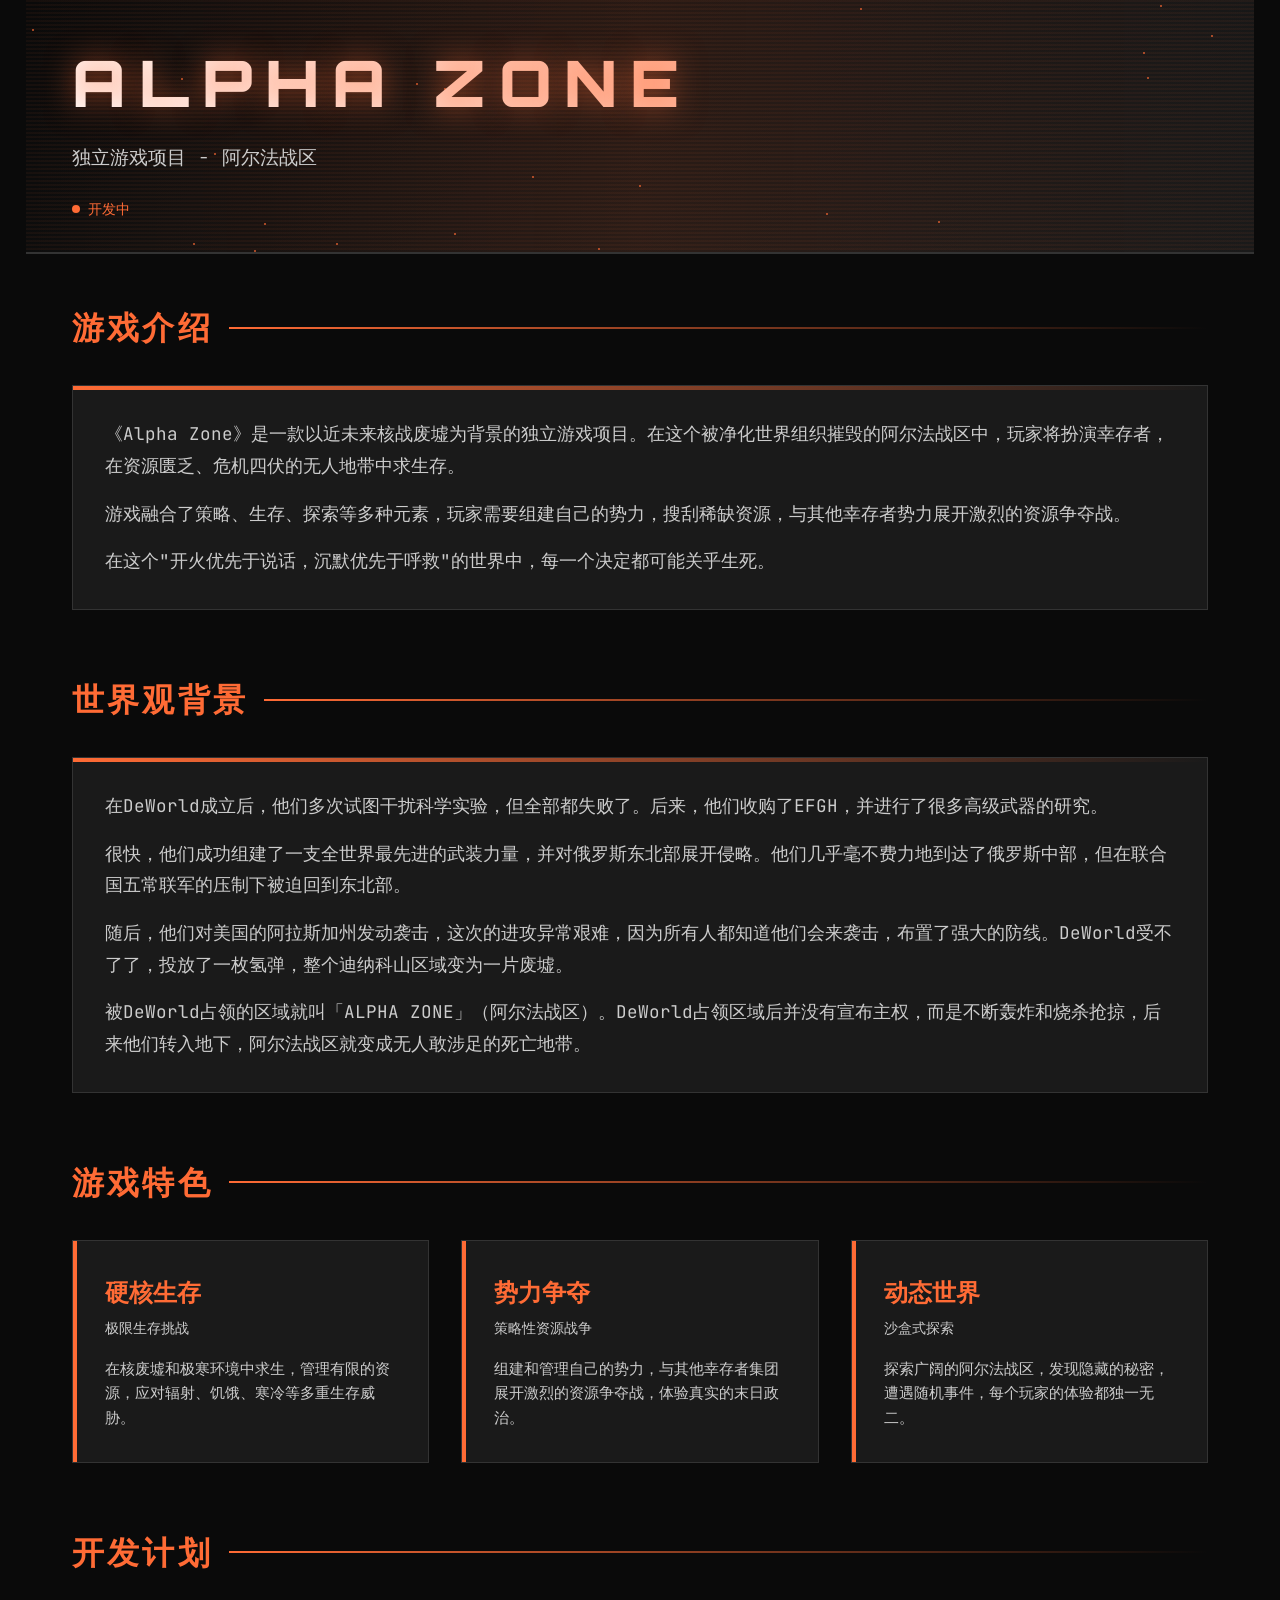
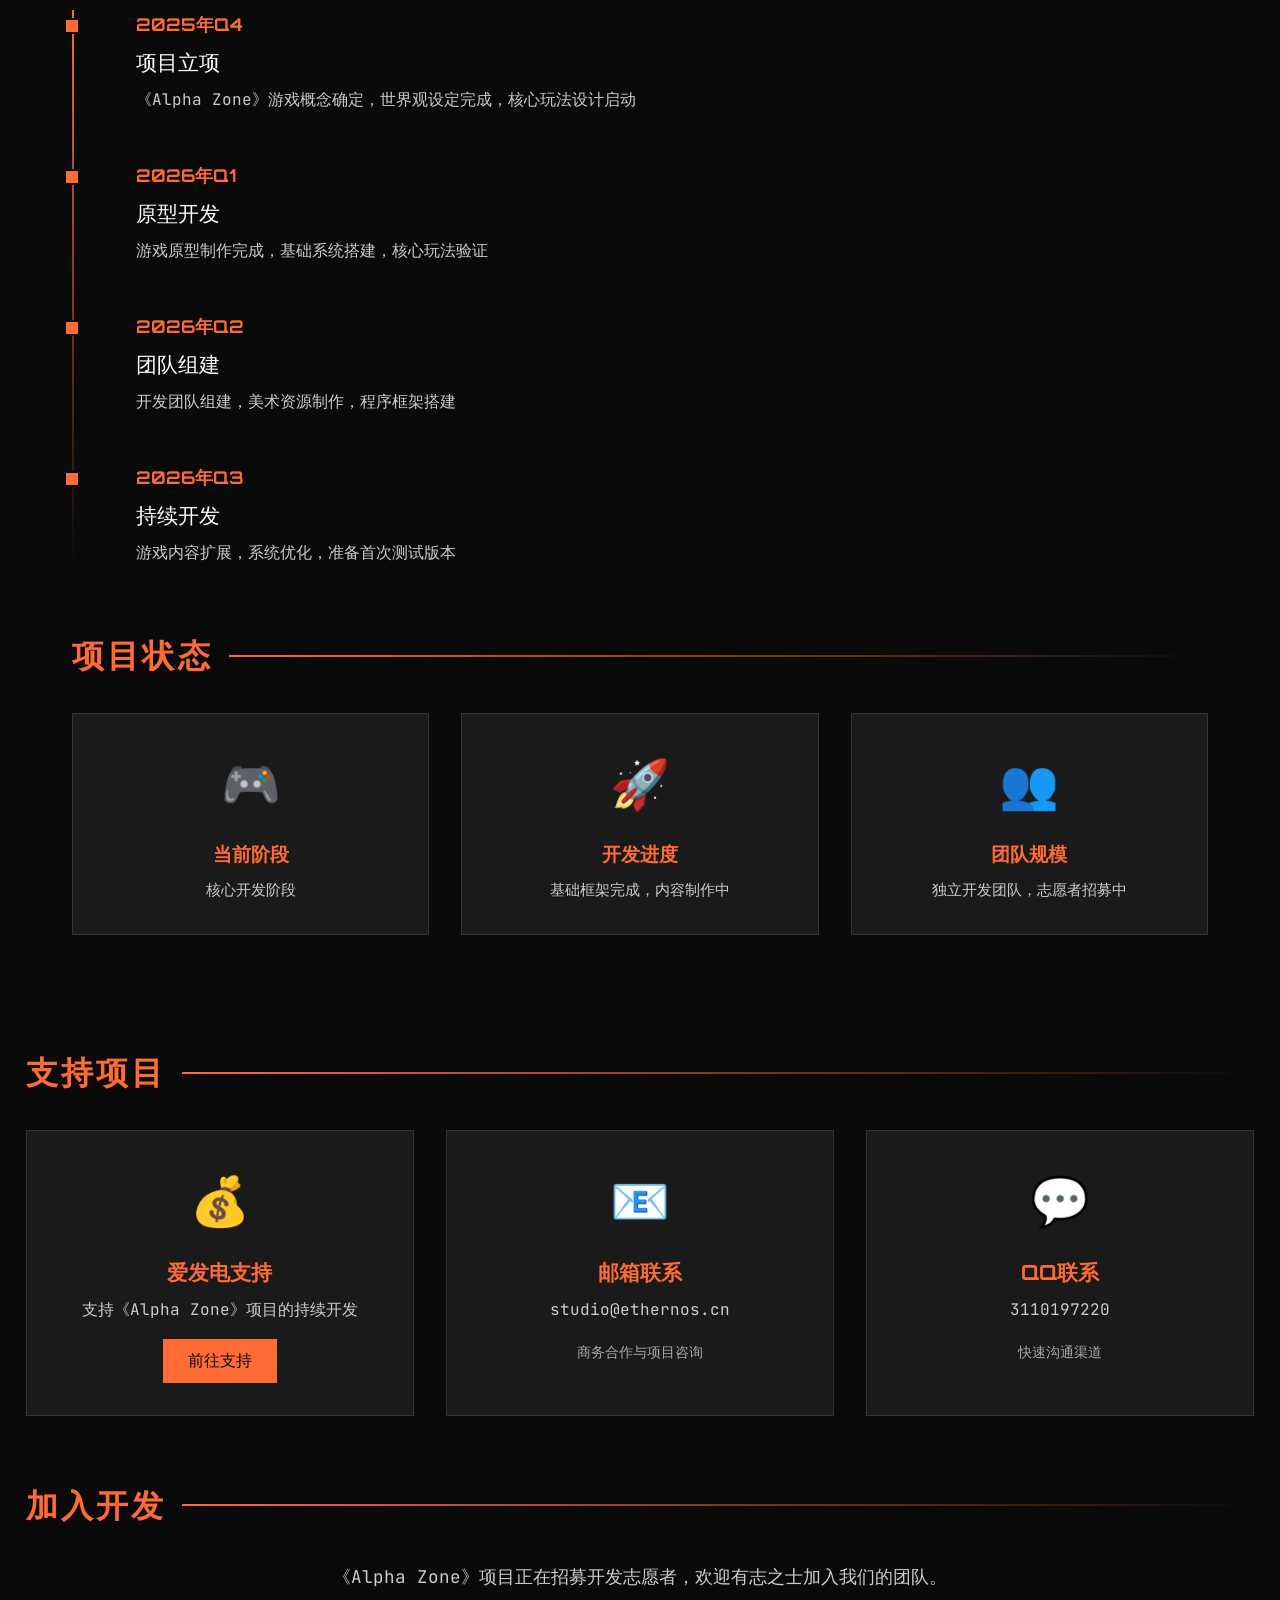
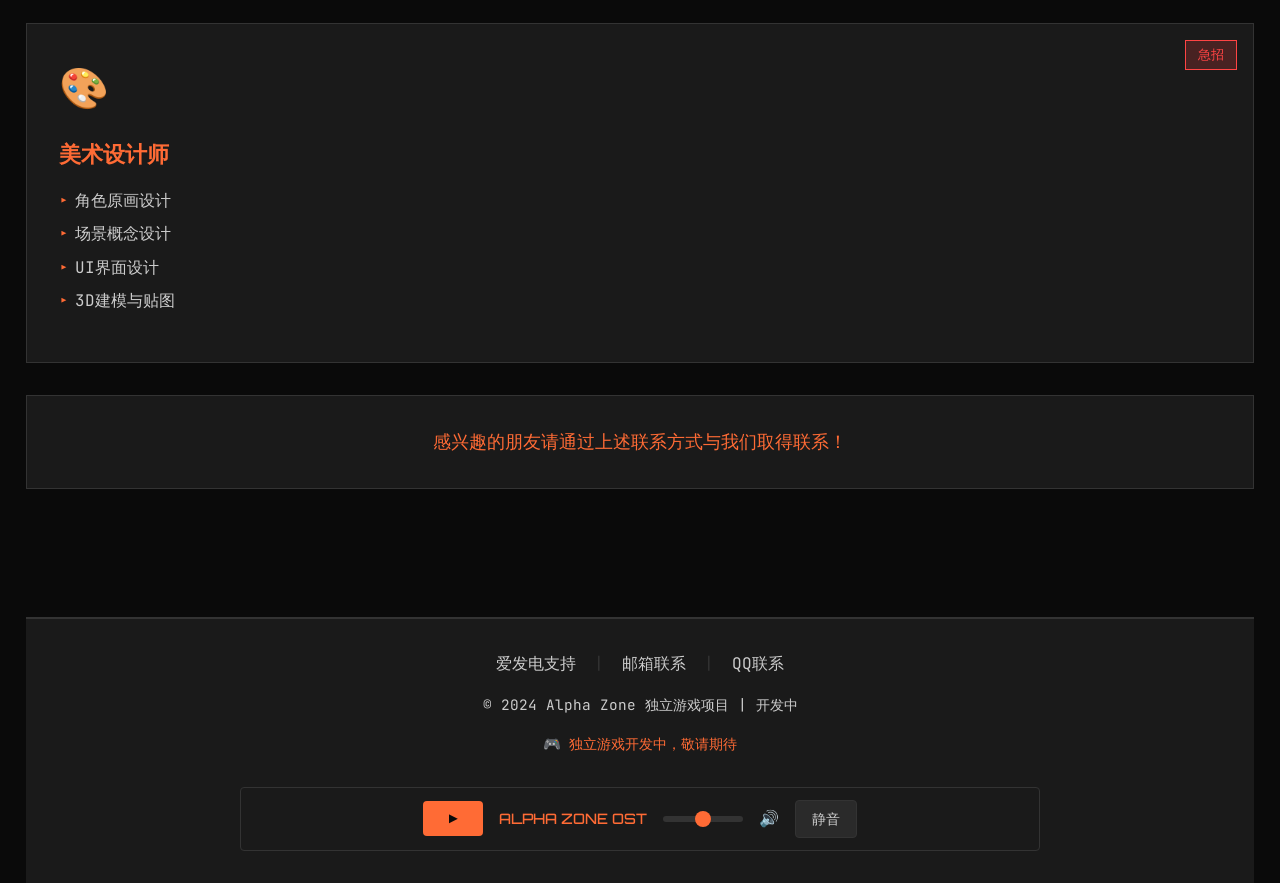
==== index.html @ 1cb85304 "first commit" ====
<!DOCTYPE html>
<html lang="zh-CN">
<head>
    <meta charset="UTF-8">
    <meta name="viewport" content="width=device-width, initial-scale=1.0">
    <title>ALPHA ZONE - 独立游戏项目</title>
    <link rel="stylesheet" href="styles.css">
    <link href="https://fonts.googleapis.com/css2?family=Orbitron:wght@400;700;900&family=JetBrains+Mono:wght@300;400;500&display=swap" rel="stylesheet">
</head>
<body>
    <div class="container">
        <!-- 头部区域 -->
        <header class="header">
            <div class="header-content">
                <h1 class="main-title">ALPHA ZONE</h1>
                <div class="subtitle">独立游戏项目 - 阿尔法战区</div>
                <div class="status-indicator">
                    <span class="status-dot"></span>
                    <span class="status-text">开发中</span>
                </div>
            </div>
        </header>

        <!-- 主要内容区域 -->
        <main class="main-content">
            <!-- 游戏介绍区域 -->
            <section class="story-section">
                <div class="section-header">
                    <h2>游戏介绍</h2>
                    <div class="section-line"></div>
                </div>
                <div class="story-content">
                    <p>《Alpha Zone》是一款以近未来核战废墟为背景的独立游戏项目。在这个被净化世界组织摧毁的阿尔法战区中，玩家将扮演幸存者，在资源匮乏、危机四伏的无人地带中求生存。</p>
                    <p>游戏融合了策略、生存、探索等多种元素，玩家需要组建自己的势力，搜刮稀缺资源，与其他幸存者势力展开激烈的资源争夺战。</p>
                    <p>在这个"开火优先于说话，沉默优先于呼救"的世界中，每一个决定都可能关乎生死。</p>
                </div>
            </section>

            <!-- 世界观背景 -->
            <section class="story-section">
                <div class="section-header">
                    <h2>世界观背景</h2>
                    <div class="section-line"></div>
                </div>
                <div class="story-content">
                    <p>在DeWorld成立后，他们多次试图干扰科学实验，但全部都失败了。后来，他们收购了EFGH，并进行了很多高级武器的研究。</p>
                    <p>很快，他们成功组建了一支全世界最先进的武装力量，并对俄罗斯东北部展开侵略。他们几乎毫不费力地到达了俄罗斯中部，但在联合国五常联军的压制下被迫回到东北部。</p>
                    <p>随后，他们对美国的阿拉斯加州发动袭击，这次的进攻异常艰难，因为所有人都知道他们会来袭击，布置了强大的防线。DeWorld受不了了，投放了一枚氢弹，整个迪纳科山区域变为一片废墟。</p>
                    <p>被DeWorld占领的区域就叫「ALPHA ZONE」（阿尔法战区）。DeWorld占领区域后并没有宣布主权，而是不断轰炸和烧杀抢掠，后来他们转入地下，阿尔法战区就变成无人敢涉足的死亡地带。</p>
                </div>
            </section>

            <!-- 游戏特色 -->
            <section class="organizations-section">
                <div class="section-header">
                    <h2>游戏特色</h2>
                    <div class="section-line"></div>
                </div>
                <div class="organizations-grid">
                    <div class="org-card">
                        <div class="org-header">
                            <h3>硬核生存</h3>
                            <span class="org-subtitle">极限生存挑战</span>
                        </div>
                        <p>在核废墟和极寒环境中求生，管理有限的资源，应对辐射、饥饿、寒冷等多重生存威胁。</p>
                    </div>
                    <div class="org-card">
                        <div class="org-header">
                            <h3>势力争夺</h3>
                            <span class="org-subtitle">策略性资源战争</span>
                        </div>
                        <p>组建和管理自己的势力，与其他幸存者集团展开激烈的资源争夺战，体验真实的末日政治。</p>
                    </div>
                    <div class="org-card">
                        <div class="org-header">
                            <h3>动态世界</h3>
                            <span class="org-subtitle">沙盒式探索</span>
                        </div>
                        <p>探索广阔的阿尔法战区，发现隐藏的秘密，遭遇随机事件，每个玩家的体验都独一无二。</p>
                    </div>
                </div>
            </section>

            <!-- 开发时间线 -->
            <section class="timeline-section">
                <div class="section-header">
                    <h2>开发计划</h2>
                    <div class="section-line"></div>
                </div>
                <div class="timeline">
                    <div class="timeline-item">
                        <div class="timeline-date">2025年Q4</div>
                        <div class="timeline-content">
                            <h4>项目立项</h4>
                            <p>《Alpha Zone》游戏概念确定，世界观设定完成，核心玩法设计启动</p>
                        </div>
                    </div>
                    <div class="timeline-item">
                        <div class="timeline-date">2026年Q1</div>
                        <div class="timeline-content">
                            <h4>原型开发</h4>
                            <p>游戏原型制作完成，基础系统搭建，核心玩法验证</p>
                        </div>
                    </div>
                    <div class="timeline-item">
                        <div class="timeline-date">2026年Q2</div>
                        <div class="timeline-content">
                            <h4>团队组建</h4>
                            <p>开发团队组建，美术资源制作，程序框架搭建</p>
                        </div>
                    </div>
                    <div class="timeline-item">
                        <div class="timeline-date">2026年Q3</div>
                        <div class="timeline-content">
                            <h4>持续开发</h4>
                            <p>游戏内容扩展，系统优化，准备首次测试版本</p>
                        </div>
                    </div>
                </div>
            </section>

            <!-- 项目状态 -->
            <section class="status-section">
                <div class="section-header">
                    <h2>项目状态</h2>
                    <div class="section-line"></div>
                </div>
                <div class="status-grid">
                    <div class="status-card">
                        <div class="status-icon">🎮</div>
                        <h4>当前阶段</h4>
                        <p>核心开发阶段</p>
                    </div>
                    <div class="status-card">
                        <div class="status-icon">🚀</div>
                        <h4>开发进度</h4>
                        <p>基础框架完成，内容制作中</p>
                    </div>
                    <div class="status-card">
                        <div class="status-icon">👥</div>
                        <h4>团队规模</h4>
                        <p>独立开发团队，志愿者招募中</p>
                    </div>
                </div>
            </section>
        </main>

        <!-- 项目支持区域 -->
        <section class="support-section">
            <div class="section-header">
                <h2>支持项目</h2>
                <div class="section-line"></div>
            </div>
            <div class="support-grid">
                <div class="support-card">
                    <div class="support-icon">💰</div>
                    <h3>爱发电支持</h3>
                    <p>支持《Alpha Zone》项目的持续开发</p>
                    <a href="https://afdian.com/a/dhjs0000" target="_blank" class="support-link">前往支持</a>
                </div>
                <div class="support-card">
                    <div class="support-icon">📧</div>
                    <h3>邮箱联系</h3>
                    <p>studio@ethernos.cn</p>
                    <span class="support-note">商务合作与项目咨询</span>
                </div>
                <div class="support-card">
                    <div class="support-icon">💬</div>
                    <h3>QQ联系</h3>
                    <p>3110197220</p>
                    <span class="support-note">快速沟通渠道</span>
                </div>
            </div>
        </section>

        <!-- 开发招募区域 -->
        <section class="recruitment-section">
            <div class="section-header">
                <h2>加入开发</h2>
                <div class="section-line"></div>
            </div>
            <div class="recruitment-content">
                <p>《Alpha Zone》项目正在招募开发志愿者，欢迎有志之士加入我们的团队。</p>
                <div class="recruitment-grid">
                    <div class="recruitment-card">
                        <div class="recruitment-icon">🎨</div>
                        <h3>美术设计师</h3>
                        <ul>
                            <li>角色原画设计</li>
                            <li>场景概念设计</li>
                            <li>UI界面设计</li>
                            <li>3D建模与贴图</li>
                        </ul>
                        <span class="recruitment-status urgent">急招</span>
                    </div>
                </div>
                <div class="recruitment-contact">
                    <p>感兴趣的朋友请通过上述联系方式与我们取得联系！</p>
                </div>
            </div>
        </section>

        <!-- 底部区域 -->
        <footer class="footer">
            <div class="footer-content">
                <div class="footer-links">
                    <a href="https://afdian.com/a/dhjs0000" target="_blank">爱发电支持</a>
                    <span>|</span>
                    <a href="mailto:studio@ethernos.cn">邮箱联系</a>
                    <span>|</span>
                    <a href="http://wpa.qq.com/msgrd?v=3&uin=3110197220&site=qq&menu=yes" target="_blank">QQ联系</a>
                </div>
                <p>&copy; 2024 Alpha Zone 独立游戏项目 | 开发中</p>
                <div class="footer-warning">
                    <span class="warning-icon">🎮</span>
                    <span>独立游戏开发中，敬请期待</span>
                </div>
                <div class="music-player">
                    <audio id="background-music" loop>
                        <source src="assets/music/restricted zone禁区.mp3" type="audio/mpeg">
                        您的浏览器不支持音频播放。
                    </audio>
                    <div class="music-controls">
                        <button id="play-pause-btn" class="music-btn">
                            <span class="play-icon">▶</span>
                            <span class="pause-icon">⏸</span>
                        </button>
                        <span class="music-title">ALPHA ZONE OST</span>
                        <input type="range" id="volume-slider" class="volume-slider" min="0" max="1" step="0.1" value="0.5">
                        <span class="volume-icon">🔊</span>
                        <button id="mute-btn" class="music-btn mute-btn">静音</button>
                    </div>
                </div>
            </div>
        </footer>
    </div>

    <script src="script.js"></script>
</body>
</html>
---- styles.css ----
/* 基础样式重置 */
* {
    margin: 0;
    padding: 0;
    box-sizing: border-box;
}

/* CSS变量定义 */
:root {
    --primary-bg: #0a0a0a;
    --secondary-bg: #1a1a1a;
    --accent-bg: #2a2a2a;
    --primary-text: #ffffff;
    --secondary-text: #cccccc;
    --accent-text: #ff6b35;
    --warning-text: #ff4444;
    --border-color: #333333;
    --glow-color: #ff6b35;
    --grid-gap: 0;
    --border-radius: 0;
    --transition: all 0.3s cubic-bezier(0.4, 0, 0.2, 1);
}

/* 全局样式 */
body {
    font-family: 'JetBrains Mono', monospace;
    background: var(--primary-bg);
    color: var(--primary-text);
    line-height: 1.6;
    overflow-x: hidden;
}

.container {
    min-height: 100vh;
    display: flex;
    flex-direction: column;
    margin: 0 2%;
}

/* 头部样式 */
.header {
    background: linear-gradient(135deg, var(--primary-bg) 0%, var(--secondary-bg) 100%);
    border-bottom: 2px solid var(--border-color);
    padding: 2rem 0;
    position: relative;
    overflow: hidden;
}

.header::before {
    content: '';
    position: absolute;
    top: 0;
    left: 0;
    right: 0;
    bottom: 0;
    background: 
        linear-gradient(90deg, transparent 0%, rgba(255, 107, 53, 0.1) 50%, transparent 100%),
        repeating-linear-gradient(
            0deg,
            transparent,
            transparent 2px,
            rgba(255, 107, 53, 0.05) 2px,
            rgba(255, 107, 53, 0.05) 4px
        );
    pointer-events: none;
}

.header-content {
    max-width: 1200px;
    margin: 0 auto;
    padding: 0 2rem;
    position: relative;
    z-index: 1;
}

.main-title {
    font-family: 'Orbitron', monospace;
    font-size: 4rem;
    font-weight: 900;
    letter-spacing: 0.2em;
    text-transform: uppercase;
    background: linear-gradient(45deg, var(--primary-text), var(--accent-text));
    -webkit-background-clip: text;
    -webkit-text-fill-color: transparent;
    background-clip: text;
    margin-bottom: 0.5rem;
    text-shadow: 0 0 30px rgba(255, 107, 53, 0.5);
}

.subtitle {
    font-size: 1.2rem;
    color: var(--secondary-text);
    margin-bottom: 1.5rem;
    font-weight: 300;
}

.status-indicator {
    display: flex;
    align-items: center;
    gap: 0.5rem;
    font-size: 0.9rem;
    color: var(--accent-text);
}

.status-dot {
    width: 8px;
    height: 8px;
    background: var(--accent-text);
    border-radius: 50%;
    animation: pulse 2s infinite;
}

@keyframes pulse {
    0%, 100% { opacity: 1; }
    50% { opacity: 0.3; }
}

/* 主要内容区域 */
.main-content {
    flex: 1;
    max-width: 1200px;
    margin: 0 auto;
    padding: 3rem 2rem;
    width: 100%;
}

/* 通用区域样式 */
section {
    margin-bottom: 4rem;
}

.section-header {
    display: flex;
    align-items: center;
    gap: 1rem;
    margin-bottom: 2rem;
}

.section-header h2 {
    font-family: 'Orbitron', monospace;
    font-size: 2rem;
    font-weight: 700;
    color: var(--accent-text);
    text-transform: uppercase;
    letter-spacing: 0.1em;
}

.section-line {
    flex: 1;
    height: 2px;
    background: linear-gradient(90deg, var(--accent-text), transparent);
}

/* 背景故事区域 */
.story-content {
    background: var(--secondary-bg);
    border: 1px solid var(--border-color);
    padding: 2rem;
    position: relative;
}

.story-content::before {
    content: '';
    position: absolute;
    top: 0;
    left: 0;
    right: 0;
    height: 4px;
    background: linear-gradient(90deg, var(--accent-text), transparent);
}

.story-content p {
    margin-bottom: 1rem;
    color: var(--secondary-text);
    font-size: 1.1rem;
    line-height: 1.8;
}

.story-content p:last-child {
    margin-bottom: 0;
}

/* 组织介绍区域 */
.organizations-grid {
    display: grid;
    grid-template-columns: repeat(auto-fit, minmax(350px, 1fr));
    gap: 2rem;
}

.org-card {
    background: var(--secondary-bg);
    border: 1px solid var(--border-color);
    padding: 2rem;
    position: relative;
    overflow: hidden;
}

.org-card::before {
    content: '';
    position: absolute;
    top: 0;
    left: 0;
    width: 4px;
    height: 100%;
    background: var(--accent-text);
}

.org-header {
    margin-bottom: 1rem;
}

.org-header h3 {
    font-family: 'Orbitron', monospace;
    font-size: 1.5rem;
    font-weight: 700;
    color: var(--accent-text);
    margin-bottom: 0.25rem;
}

.org-subtitle {
    font-size: 0.9rem;
    color: var(--secondary-text);
    font-weight: 300;
}

.org-card p {
    color: var(--secondary-text);
    font-size: 0.95rem;
    line-height: 1.6;
}

/* 时间线区域 */
.timeline {
    position: relative;
    padding-left: 2rem;
}

.timeline::before {
    content: '';
    position: absolute;
    left: 0;
    top: 0;
    bottom: 0;
    width: 2px;
    background: linear-gradient(180deg, var(--accent-text), transparent);
}

.timeline-item {
    position: relative;
    margin-bottom: 3rem;
    padding-left: 2rem;
}

.timeline-item::before {
    content: '';
    position: absolute;
    left: -2rem;
    top: 0.5rem;
    width: 12px;
    height: 12px;
    background: var(--accent-text);
    border: 2px solid var(--primary-bg);
    transform: translateX(-50%);
}

.timeline-date {
    font-family: 'Orbitron', monospace;
    font-size: 1.1rem;
    font-weight: 700;
    color: var(--accent-text);
    margin-bottom: 0.5rem;
}

.timeline-content h4 {
    font-size: 1.3rem;
    font-weight: 500;
    color: var(--primary-text);
    margin-bottom: 0.5rem;
}

.timeline-content p {
    color: var(--secondary-text);
    font-size: 1rem;
    line-height: 1.6;
}

/* 状态信息区域 */
.status-grid {
    display: grid;
    grid-template-columns: repeat(auto-fit, minmax(300px, 1fr));
    gap: 2rem;
}

.status-card {
    background: var(--secondary-bg);
    border: 1px solid var(--border-color);
    padding: 2rem;
    text-align: center;
}

.status-icon {
    font-size: 3rem;
    margin-bottom: 1rem;
    display: block;
}

.status-card h4 {
    font-family: 'Orbitron', monospace;
    font-size: 1.2rem;
    font-weight: 700;
    color: var(--accent-text);
    margin-bottom: 0.5rem;
}

.status-card p {
    color: var(--secondary-text);
    font-size: 0.95rem;
}

/* 项目支持区域样式 */
.support-grid {
    display: grid;
    grid-template-columns: repeat(auto-fit, minmax(300px, 1fr));
    gap: 2rem;
}

.support-card {
    background: var(--secondary-bg);
    border: 1px solid var(--border-color);
    padding: 2rem;
    text-align: center;
    position: relative;
}

.support-icon {
    font-size: 3rem;
    margin-bottom: 1rem;
    display: block;
}

.support-card h3 {
    font-family: 'Orbitron', monospace;
    font-size: 1.3rem;
    font-weight: 700;
    color: var(--accent-text);
    margin-bottom: 0.5rem;
}

.support-card p {
    color: var(--secondary-text);
    margin-bottom: 1rem;
}

.support-link {
    display: inline-block;
    background: var(--accent-text);
    color: var(--primary-bg);
    padding: 0.5rem 1.5rem;
    text-decoration: none;
    font-weight: 500;
    border: 1px solid var(--accent-text);
}

.support-note {
    font-size: 0.85rem;
    color: var(--secondary-text);
    opacity: 0.8;
}

/* 开发招募区域样式 */
.recruitment-content > p {
    text-align: center;
    font-size: 1.1rem;
    color: var(--secondary-text);
    margin-bottom: 2rem;
}

.recruitment-grid {
    display: grid;
    grid-template-columns: repeat(auto-fit, minmax(350px, 1fr));
    gap: 2rem;
    margin-bottom: 2rem;
}

.recruitment-card {
    background: var(--secondary-bg);
    border: 1px solid var(--border-color);
    padding: 2rem;
    position: relative;
}

.recruitment-icon {
    font-size: 2.5rem;
    margin-bottom: 1rem;
    display: block;
}

.recruitment-card h3 {
    font-family: 'Orbitron', monospace;
    font-size: 1.4rem;
    font-weight: 700;
    color: var(--accent-text);
    margin-bottom: 1rem;
}

.recruitment-card ul {
    list-style: none;
    margin-bottom: 1rem;
}

.recruitment-card li {
    color: var(--secondary-text);
    margin-bottom: 0.5rem;
    padding-left: 1rem;
    position: relative;
}

.recruitment-card li::before {
    content: '▸';
    position: absolute;
    left: 0;
    color: var(--accent-text);
}

.recruitment-status {
    position: absolute;
    top: 1rem;
    right: 1rem;
    background: var(--accent-bg);
    color: var(--secondary-text);
    padding: 0.25rem 0.75rem;
    font-size: 0.8rem;
    font-weight: 500;
    border: 1px solid var(--border-color);
}

.recruitment-status.urgent {
    background: rgba(255, 68, 68, 0.2);
    color: var(--warning-text);
    border-color: var(--warning-text);
}

.recruitment-contact {
    text-align: center;
    padding: 2rem;
    background: var(--secondary-bg);
    border: 1px solid var(--border-color);
}

.recruitment-contact p {
    color: var(--accent-text);
    font-size: 1.1rem;
    font-weight: 500;
}

/* 底部样式 */
.footer {
    background: var(--secondary-bg);
    border-top: 2px solid var(--border-color);
    padding: 2rem 0;
    margin-top: 4rem;
}

.footer-content {
    max-width: 1200px;
    margin: 0 auto;
    padding: 0 2rem;
    text-align: center;
}

.footer-links {
    margin-bottom: 1rem;
}

.footer-links a {
    color: var(--secondary-text);
    text-decoration: none;
    margin: 0 0.5rem;
}

.footer-links span {
    color: var(--border-color);
}

.footer-content p {
    color: var(--secondary-text);
    font-size: 0.9rem;
    margin-bottom: 1rem;
}

.footer-warning {
    display: flex;
    align-items: center;
    justify-content: center;
    gap: 0.5rem;
    color: var(--accent-text);
    font-size: 0.9rem;
    font-weight: 500;
}

.warning-icon {
    animation: blink 1.5s infinite;
}

@keyframes blink {
    0%, 50%, 100% { opacity: 1; }
    25%, 75% { opacity: 0.3; }
}

/* 响应式设计 */
@media (max-width: 768px) {
    .main-title {
        font-size: 2.5rem;
    }
    
    .subtitle {
        font-size: 1rem;
    }
    
    .main-content {
        padding: 2rem 1rem;
    }
    
    .organizations-grid {
        grid-template-columns: 1fr;
    }
    
    .status-grid {
        grid-template-columns: 1fr;
    }
    
    .support-grid {
        grid-template-columns: 1fr;
    }
    
    .recruitment-grid {
        grid-template-columns: 1fr;
    }
    
    .timeline {
        padding-left: 1rem;
    }
    
    .timeline-item {
        padding-left: 1.5rem;
    }
    
    .timeline-item::before {
        left: -1rem;
    }
}

@media (max-width: 480px) {
    .header-content,
    .footer-content {
        padding: 0 1rem;
    }
    
    .main-title {
        font-size: 2rem;
    }
    
    .section-header h2 {
        font-size: 1.5rem;
    }
    
    .story-content,
    .org-card,
    .status-card,
    .support-card,
    .recruitment-card {
        padding: 1.5rem;
    }
}

/* 滚动条样式 */
::-webkit-scrollbar {
    width: 8px;
}

::-webkit-scrollbar-track {
    background: var(--primary-bg);
}

::-webkit-scrollbar-thumb {
    background: var(--accent-text);
    border-radius: 0;
}


/* 选中文本样式 */
::selection {
    background: var(--accent-text);
    color: var(--primary-bg);
}

/* 加载动画 */
@keyframes fadeInUp {
    from {
        opacity: 0;
        transform: translateY(30px);
    }
    to {
        opacity: 1;
        transform: translateY(0);
    }
}

section {
    animation: fadeInUp 0.6s ease-out;
}

section:nth-child(1) { animation-delay: 0.1s; }
section:nth-child(2) { animation-delay: 0.2s; }
section:nth-child(3) { animation-delay: 0.3s; }
section:nth-child(4) { animation-delay: 0.4s; }
section:nth-child(5) { animation-delay: 0.5s; }
section:nth-child(6) { animation-delay: 0.6s; }

/* 音乐播放器样式 */
.music-player {
    margin-top: 2rem;
    padding: 0.75rem 1rem;
    background: var(--secondary-bg);
    border: 1px solid var(--border-color);
    border-radius: 4px;
    max-width: 800px;
    margin-left: auto;
    margin-right: auto;
    width: 100%;
}

.music-controls {
    display: flex;
    align-items: center;
    justify-content: center;
    gap: 1rem;
    flex-wrap: nowrap;
}

.music-btn {
    background: var(--accent-text);
    color: var(--primary-bg);
    border: none;
    border-radius: 4px;
    padding: 0.5rem 1rem;
    font-family: 'JetBrains Mono', monospace;
    font-size: 0.9rem;
    cursor: pointer;
    transition: opacity 0.2s;
    min-width: 60px;
}

.music-btn:hover {
    opacity: 0.9;
}

.mute-btn {
    background: var(--accent-bg);
    color: var(--secondary-text);
    border: 1px solid var(--border-color);
}

.music-title {
    color: var(--accent-text);
    font-family: 'Orbitron', monospace;
    font-size: 0.9rem;
    font-weight: 500;
    white-space: nowrap;
}

.volume-slider {
    width: 80px;
    height: 6px;
    -webkit-appearance: none;
    appearance: none;
    background: var(--border-color);
    border-radius: 3px;
    outline: none;
}

.volume-slider::-webkit-slider-thumb {
    -webkit-appearance: none;
    appearance: none;
    width: 16px;
    height: 16px;
    border-radius: 50%;
    background: var(--accent-text);
    cursor: pointer;
}

.volume-slider::-moz-range-thumb {
    width: 16px;
    height: 16px;
    border-radius: 50%;
    background: var(--accent-text);
    cursor: pointer;
    border: none;
}

.volume-icon {
    color: var(--accent-text);
    font-size: 1rem;
}

.pause-icon {
    display: none;
}

.playing .play-icon {
    display: none;
}

.playing .pause-icon {
    display: inline;
}

/* 响应式音乐播放器 */
@media (max-width: 768px) {
    .music-controls {
        gap: 0.75rem;
        flex-wrap: wrap;
        justify-content: center;
    }
    
    .music-title {
        font-size: 0.8rem;
    }
    
    .volume-slider {
        width: 60px;
    }
}

@media (max-width: 480px) {
    .music-controls {
        gap: 0.5rem;
    }
    
    .music-btn {
        padding: 0.4rem 0.8rem;
        font-size: 0.8rem;
        min-width: 50px;
    }
    
    .music-title {
        font-size: 0.75rem;
    }
    
    .volume-slider {
        width: 50px;
    }
}
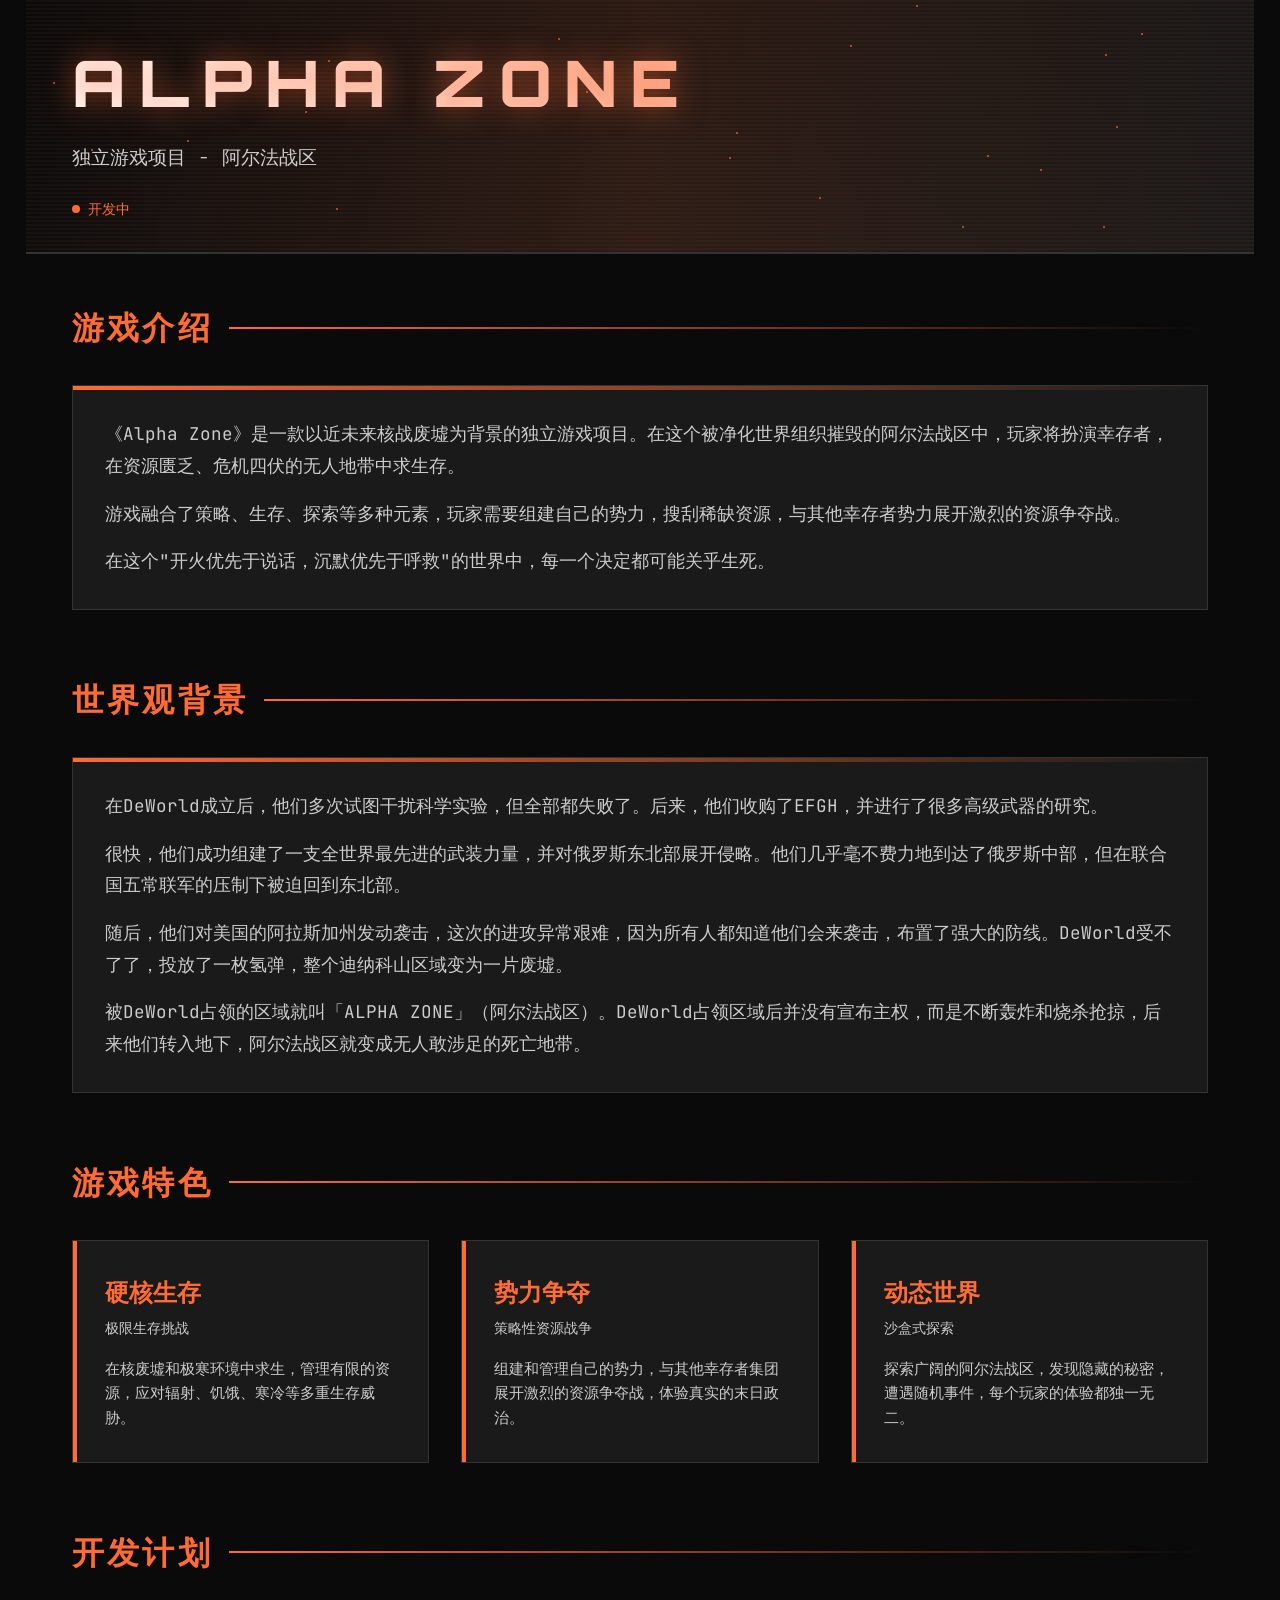
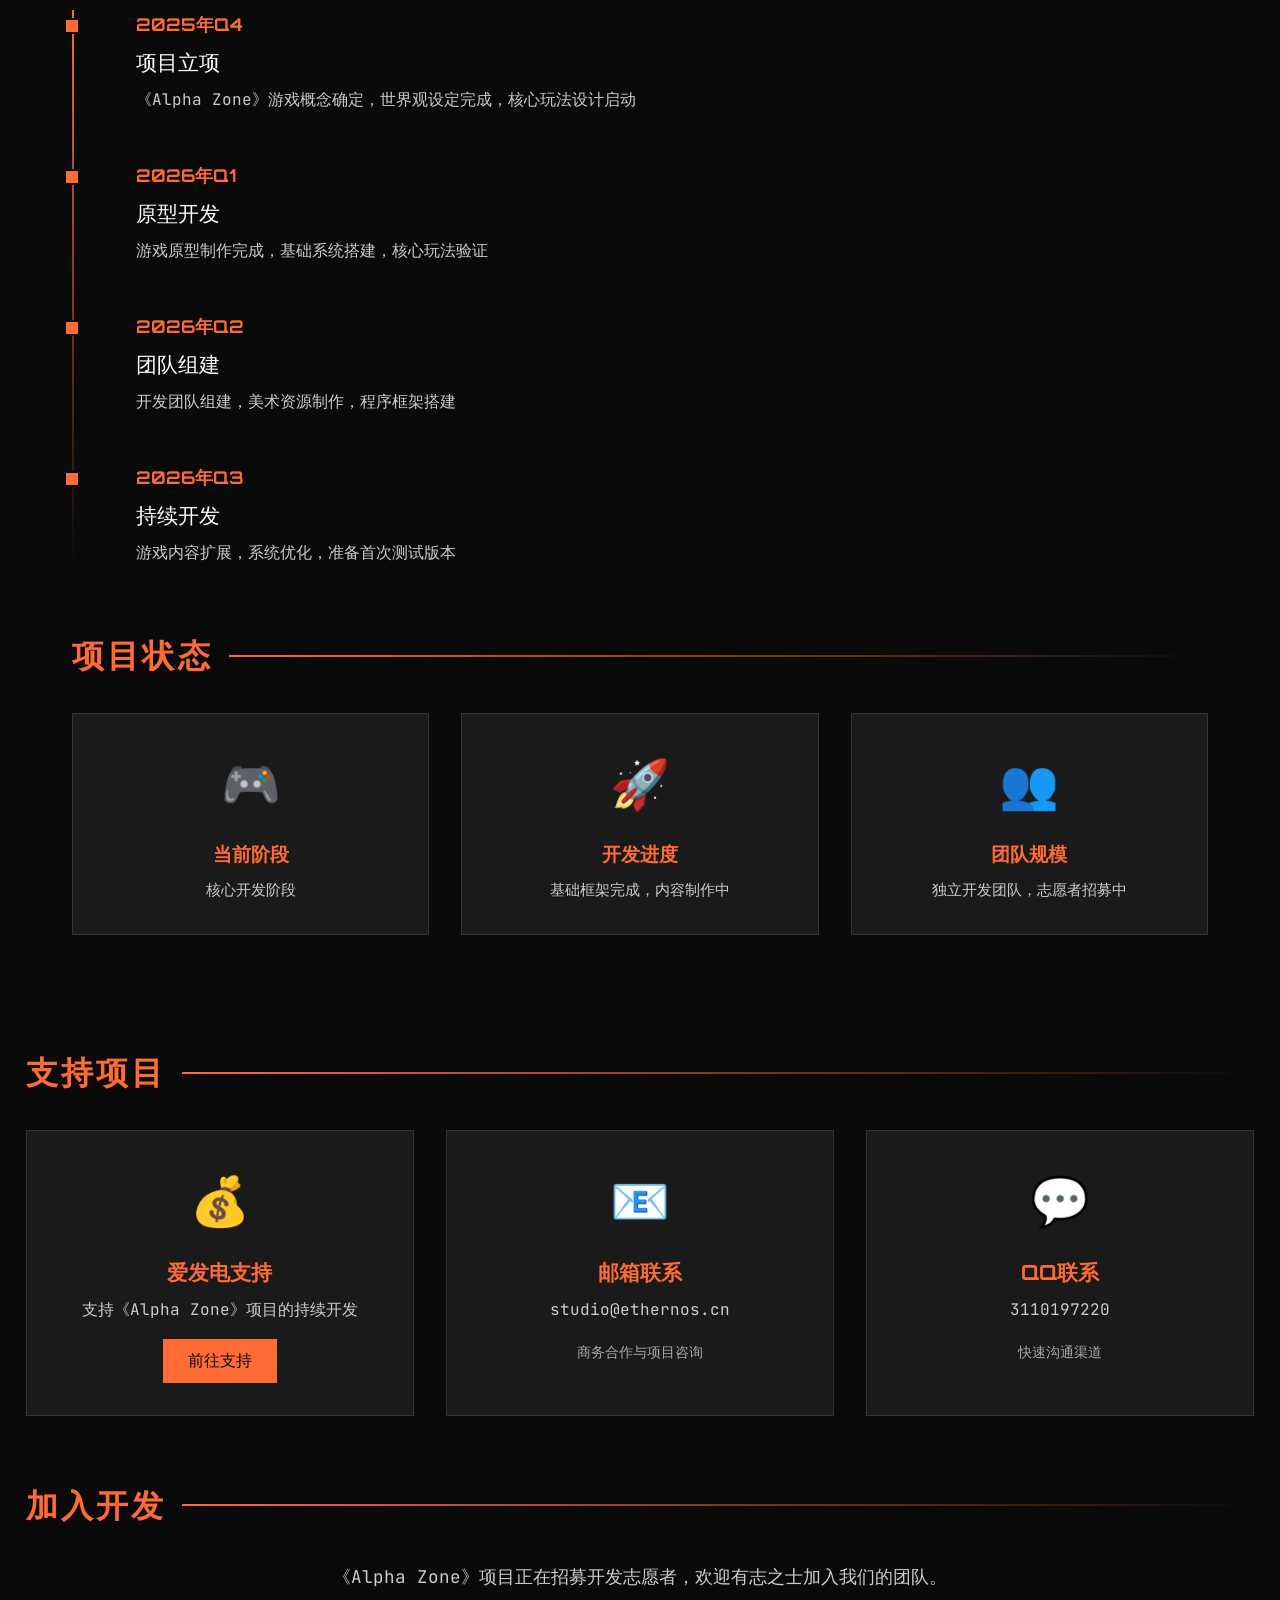
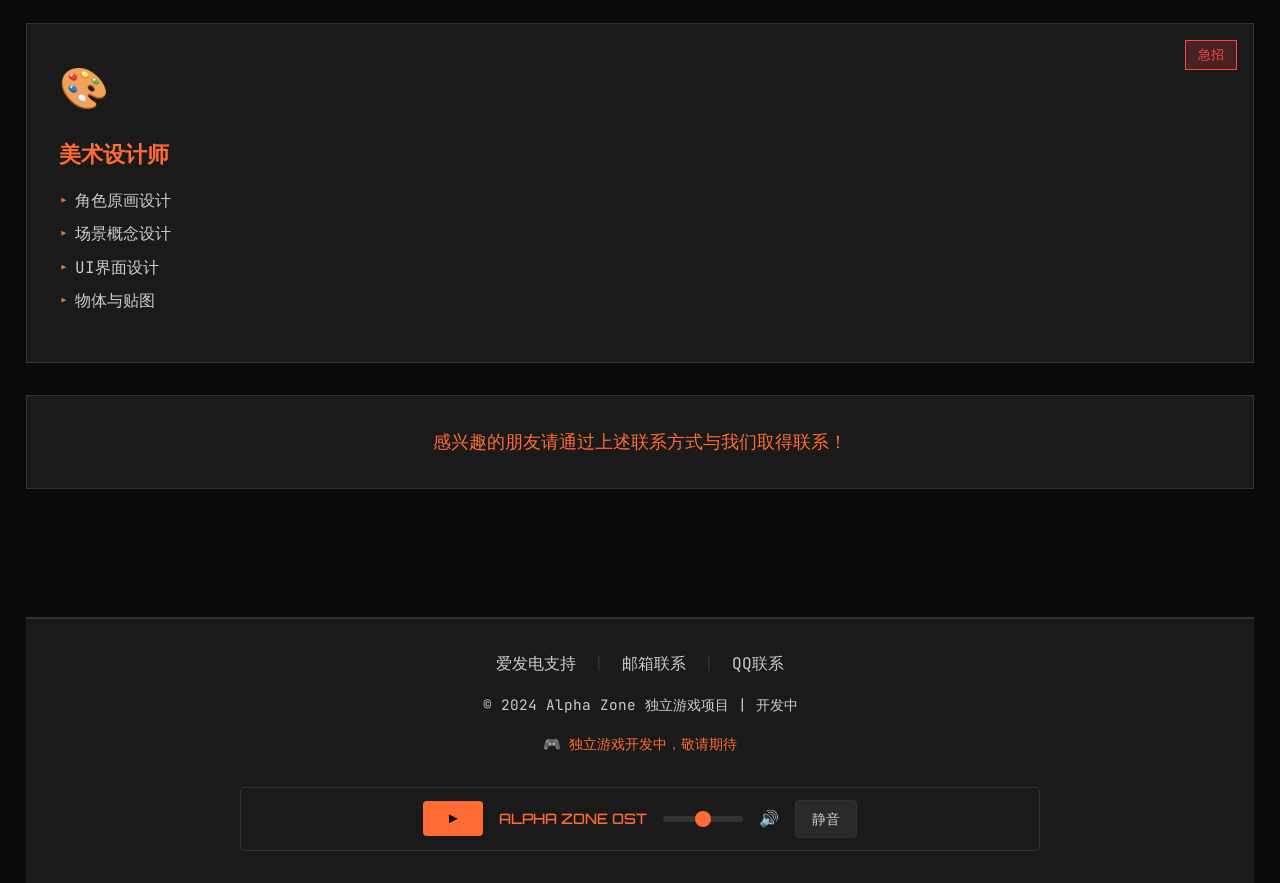
==== commit e9f3002f: "5" ====
--- a/index.html
+++ b/index.html
@@ -189,7 +189,7 @@
                             <li>角色原画设计</li>
                             <li>场景概念设计</li>
                             <li>UI界面设计</li>
-                            <li>3D建模与贴图</li>
+                            <li>物体与贴图</li>
                         </ul>
                         <span class="recruitment-status urgent">急招</span>
                     </div>
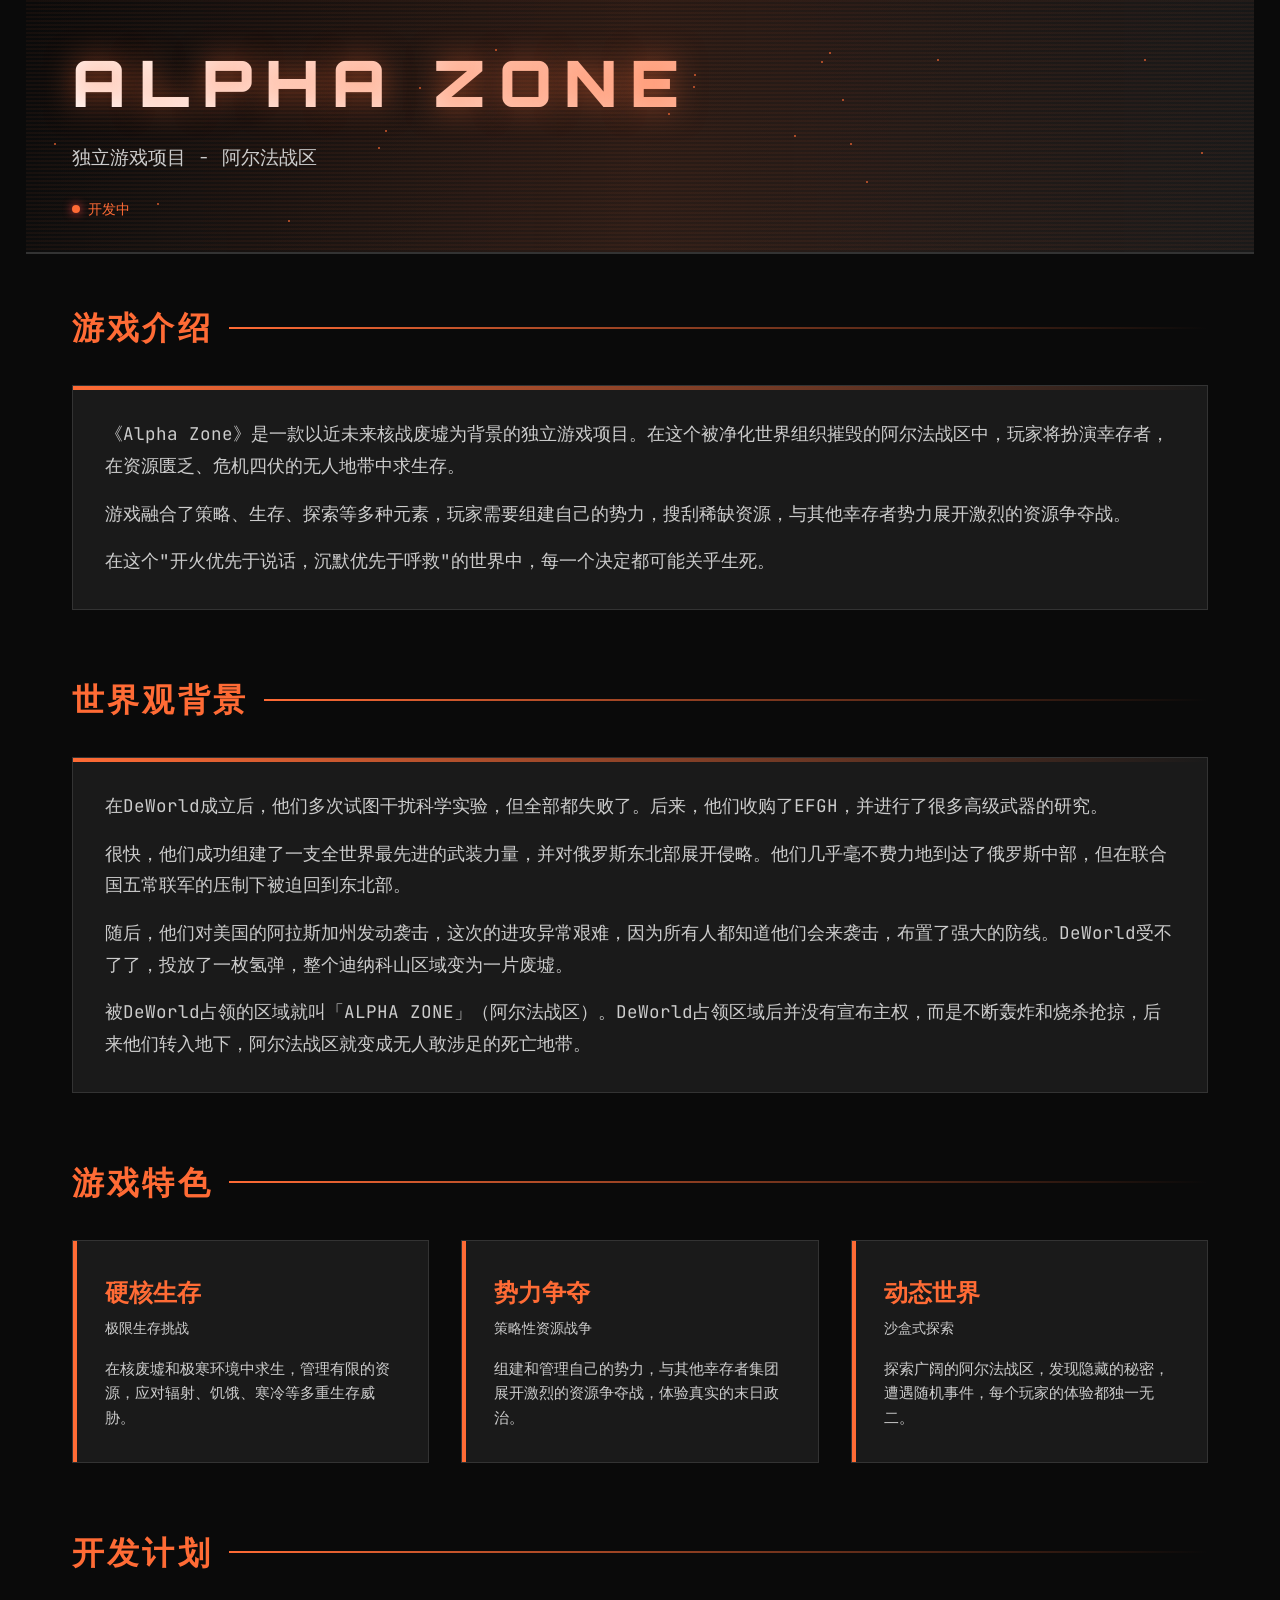
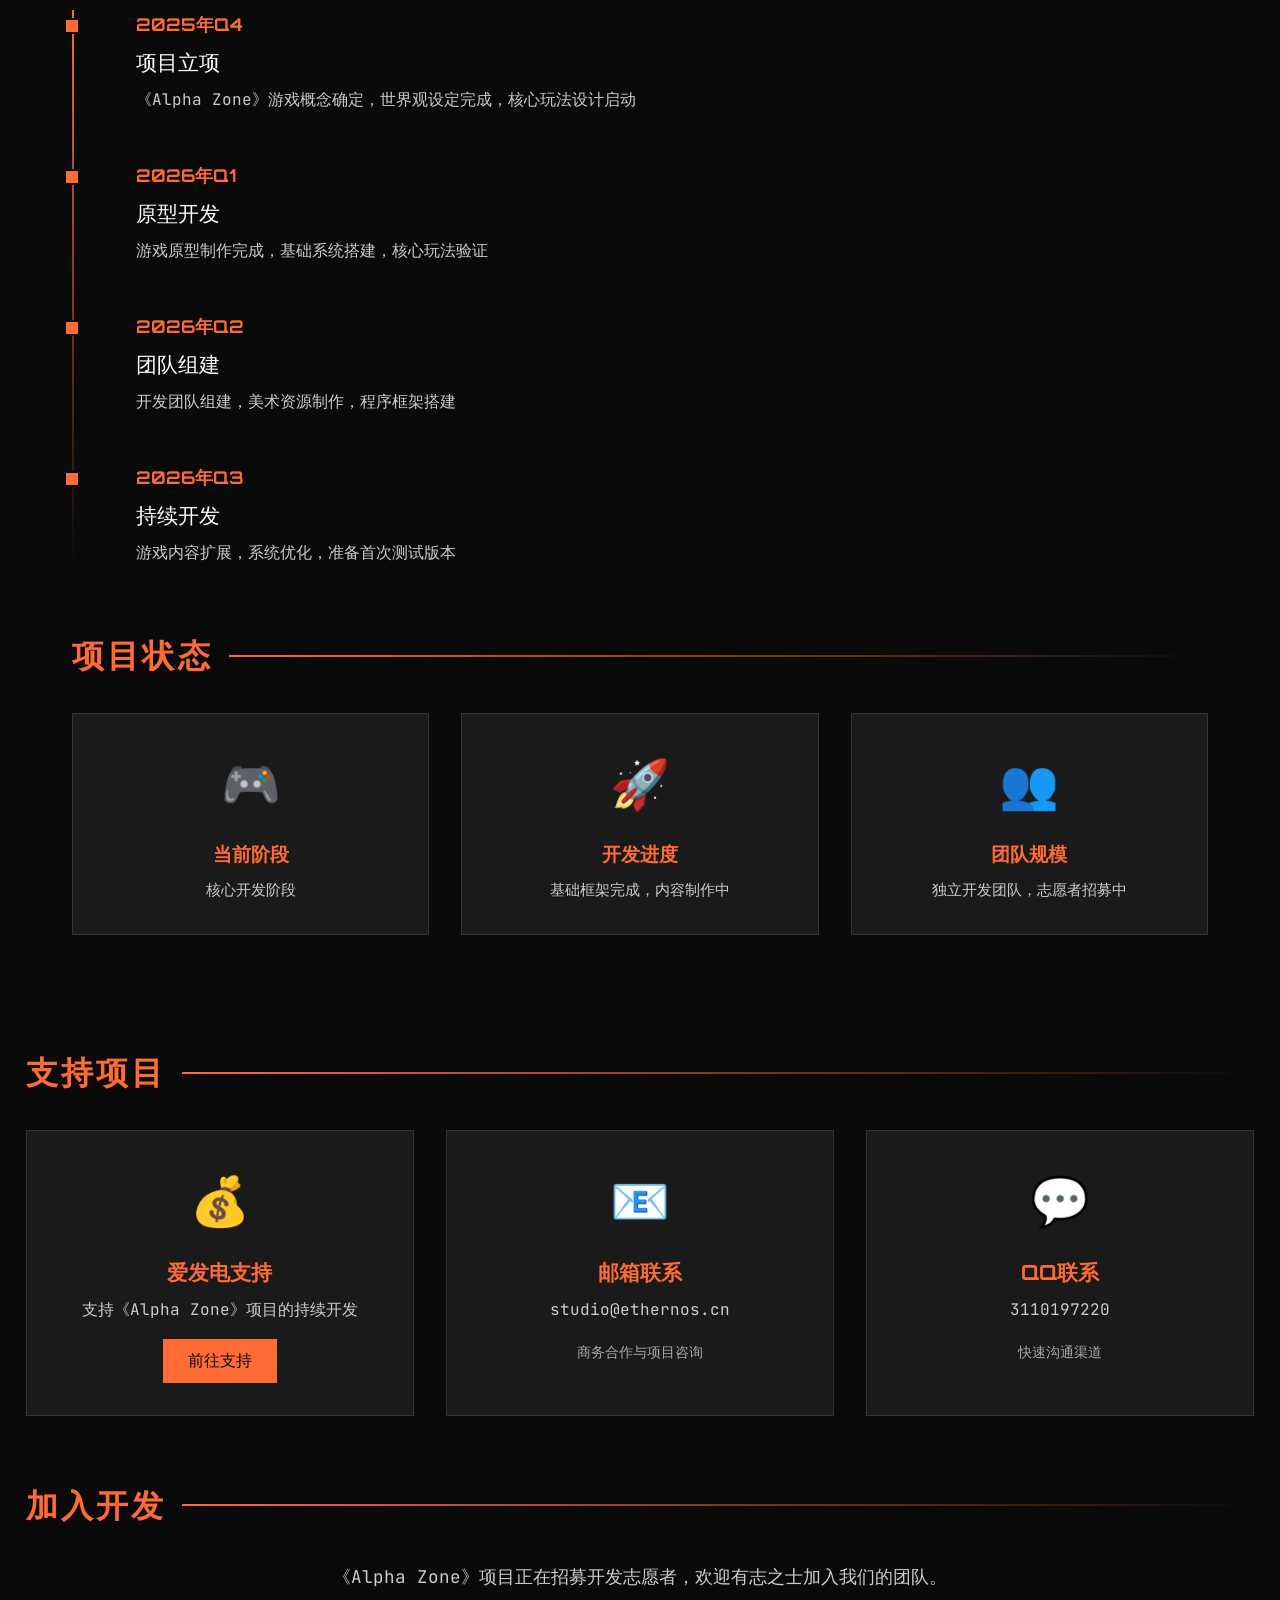
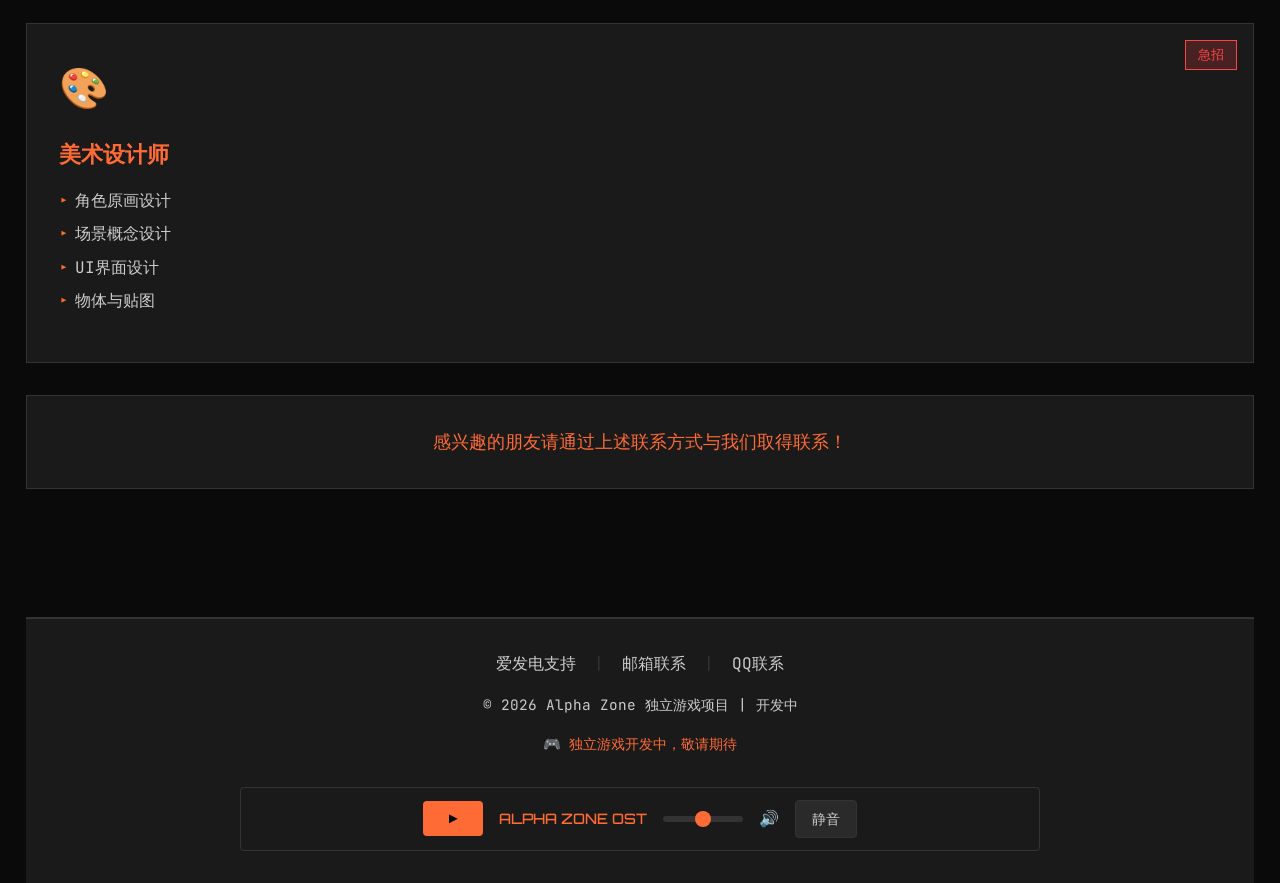
==== commit eb3df65e: "6" ====
--- a/index.html
+++ b/index.html
@@ -210,7 +210,7 @@
                     <span>|</span>
                     <a href="http://wpa.qq.com/msgrd?v=3&uin=3110197220&site=qq&menu=yes" target="_blank">QQ联系</a>
                 </div>
-                <p>&copy; 2024 Alpha Zone 独立游戏项目 | 开发中</p>
+                <p>&copy; 2026 Alpha Zone 独立游戏项目 | 开发中</p>
                 <div class="footer-warning">
                     <span class="warning-icon">🎮</span>
                     <span>独立游戏开发中，敬请期待</span>
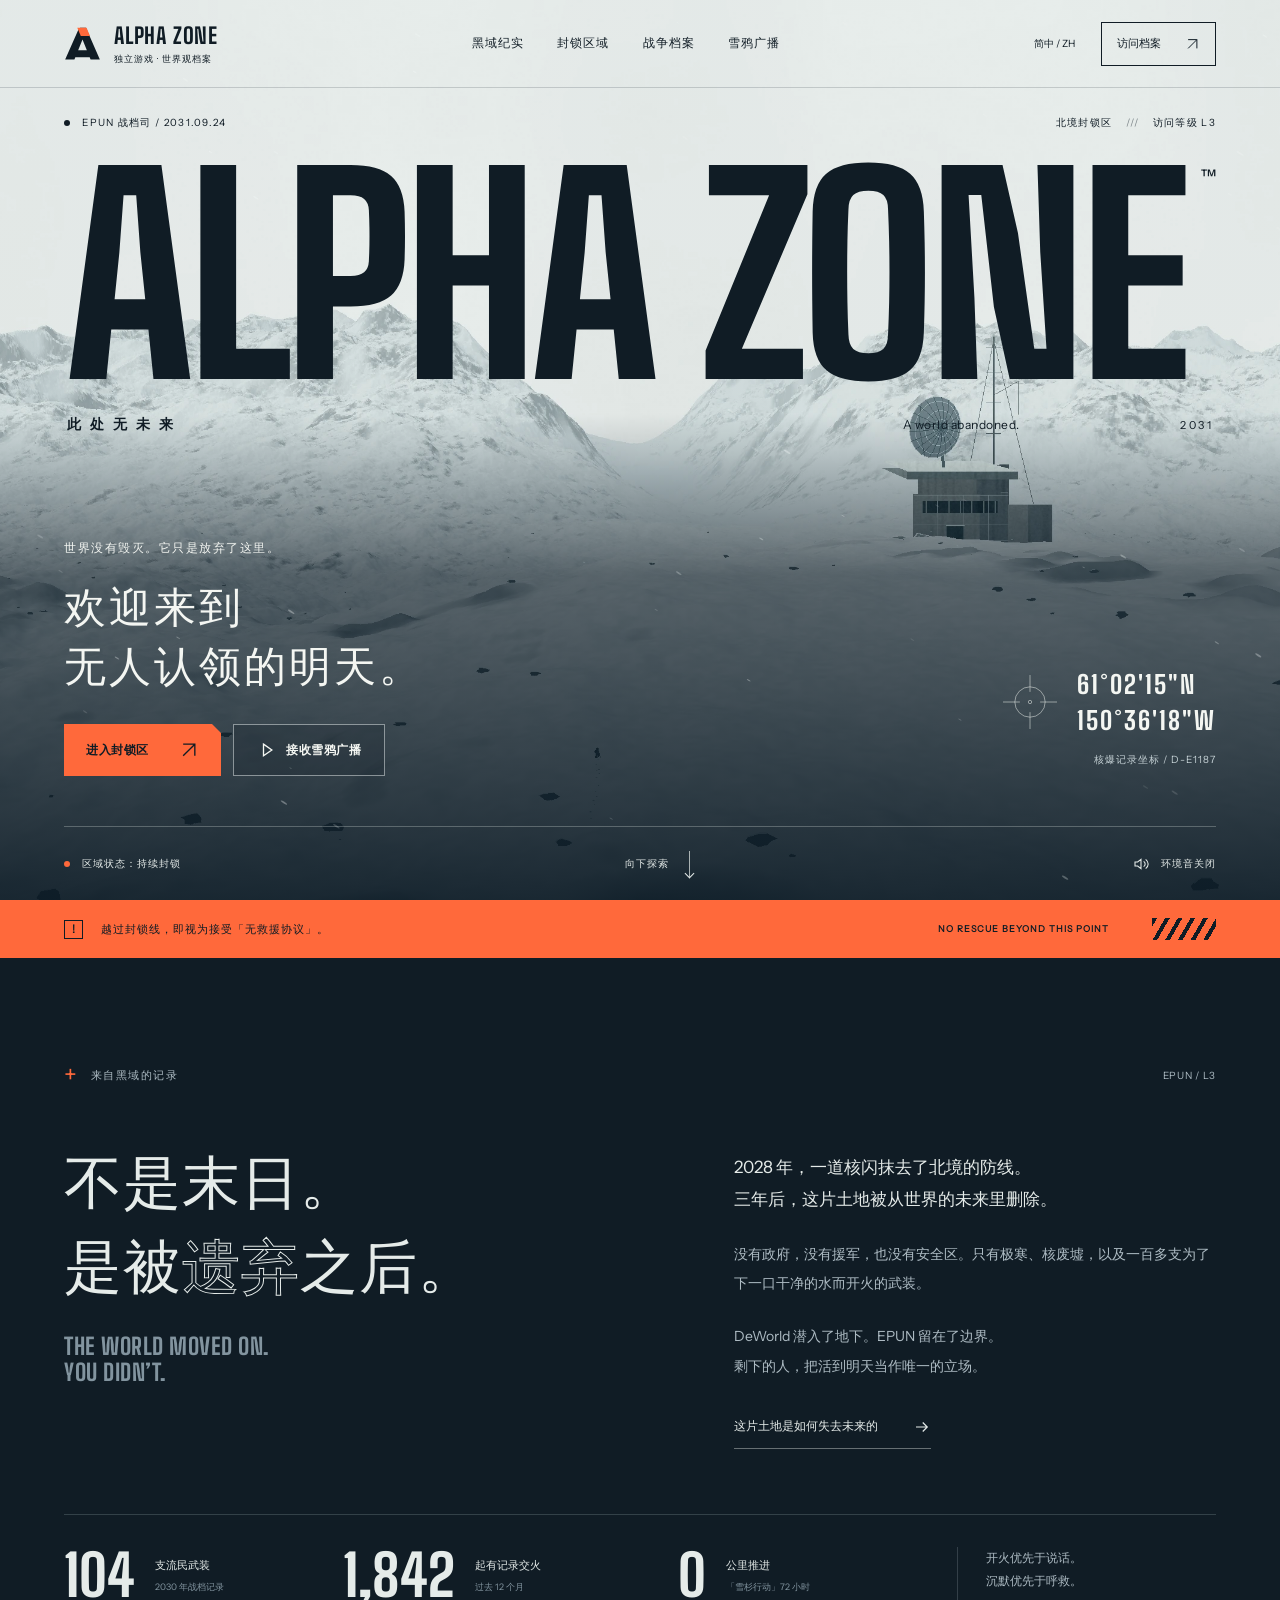
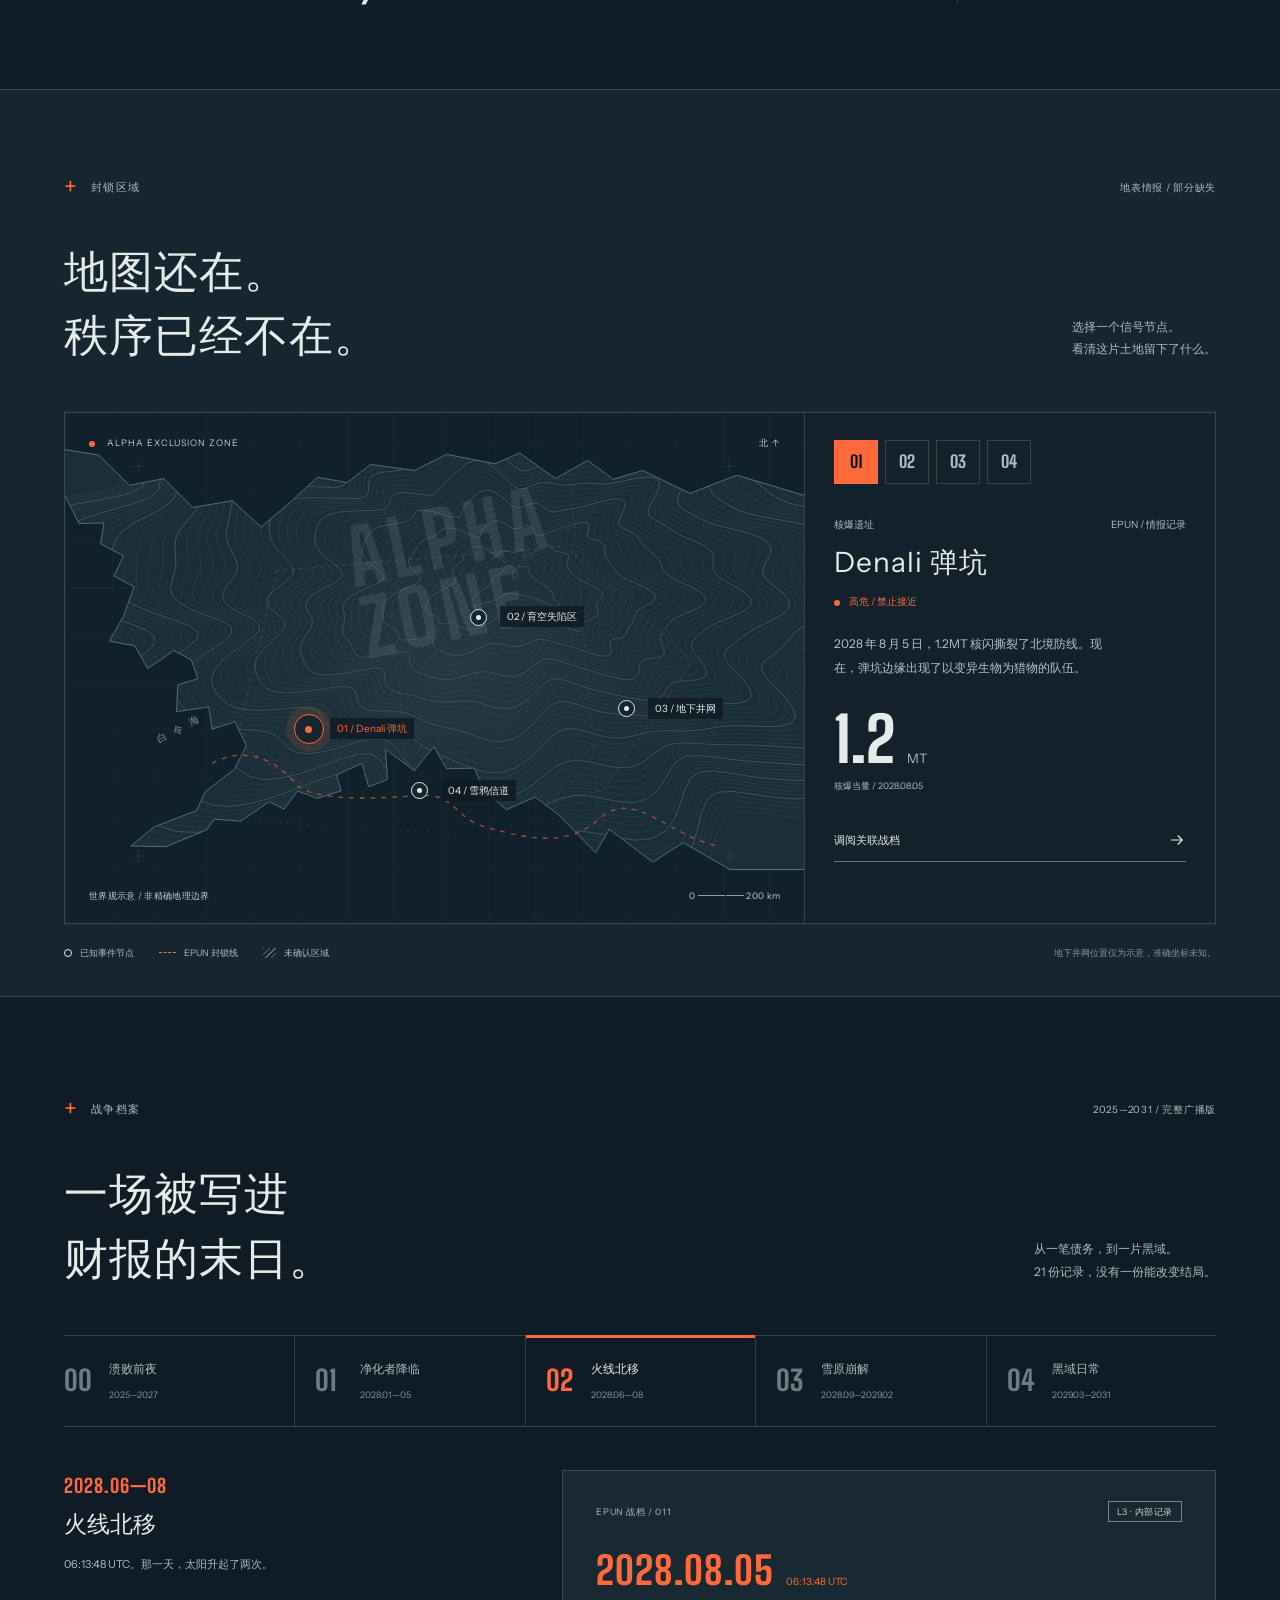
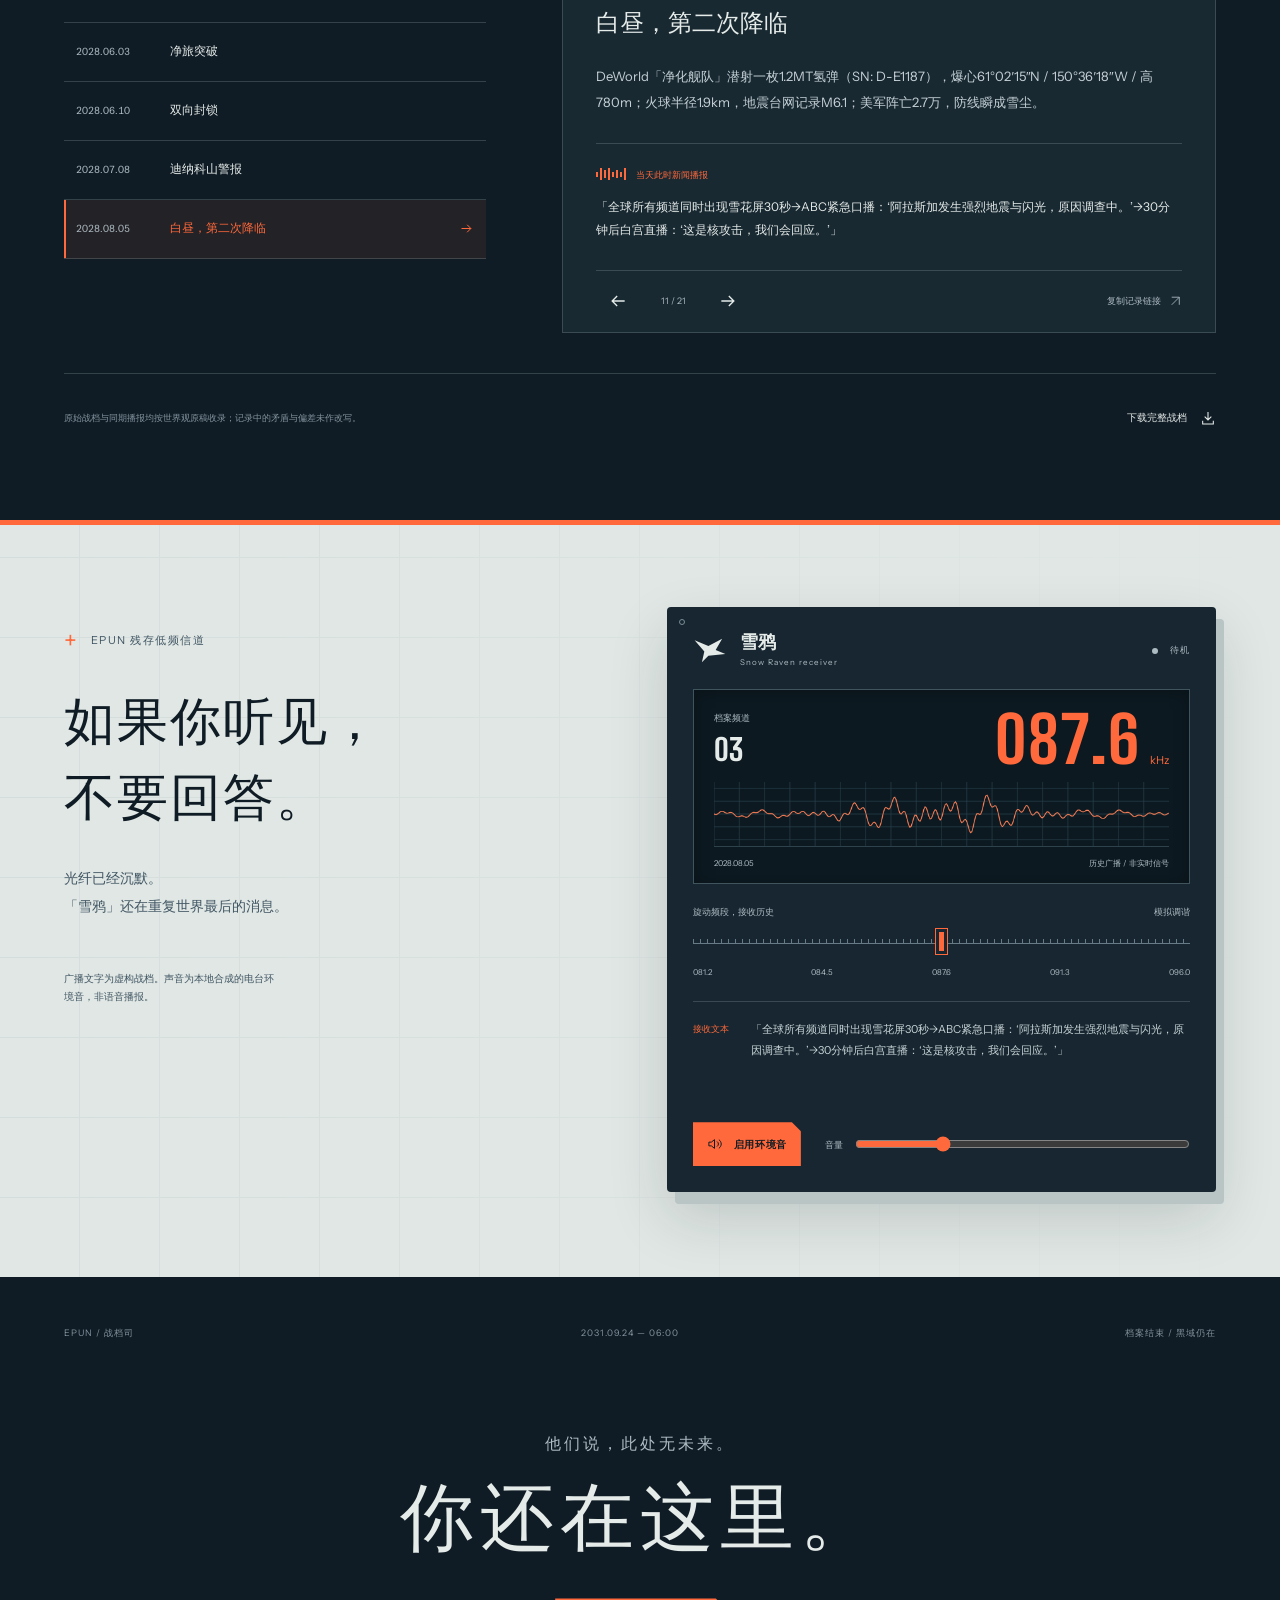
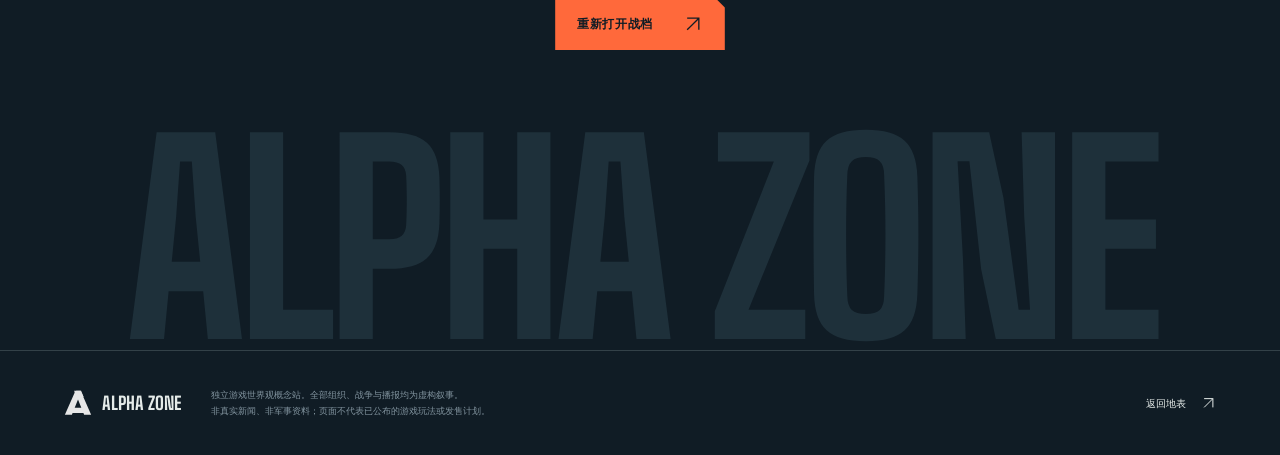
==== commit ee13b547: "update" ====
--- a/index.html
+++ b/index.html
@@ -1,240 +1,79 @@
-<!DOCTYPE html>
+<!doctype html>
 <html lang="zh-CN">
 <head>
-    <meta charset="UTF-8">
-    <meta name="viewport" content="width=device-width, initial-scale=1.0">
-    <title>ALPHA ZONE - 独立游戏项目</title>
-    <link rel="stylesheet" href="styles.css">
-    <link href="https://fonts.googleapis.com/css2?family=Orbitron:wght@400;700;900&family=JetBrains+Mono:wght@300;400;500&display=swap" rel="stylesheet">
+  <meta charset="UTF-8">
+  <meta name="viewport" content="width=device-width, initial-scale=1">
+  <meta name="theme-color" content="#101c25">
+  <meta name="description" content="Alpha Zone 独立游戏世界观概念站。进入 EPUN 战档，探索被世界放弃的极寒黑域、完整战争时间线与雪鸦广播。">
+  <title>ALPHA ZONE — 此处无未来</title>
+  <link rel="icon" href="assets/az-mark.svg" type="image/svg+xml">
+  <link rel="preload" href="assets/fonts/BigShoulders-Bold.ttf" as="font" type="font/ttf" crossorigin>
+  <link rel="stylesheet" href="styles.css">
+  <script defer src="story-data.js"></script>
+  <script defer src="app.js"></script>
 </head>
 <body>
-    <div class="container">
-        <!-- 头部区域 -->
-        <header class="header">
-            <div class="header-content">
-                <h1 class="main-title">ALPHA ZONE</h1>
-                <div class="subtitle">独立游戏项目 - 阿尔法战区</div>
-                <div class="status-indicator">
-                    <span class="status-dot"></span>
-                    <span class="status-text">开发中</span>
-                </div>
-            </div>
-        </header>
+  <a class="skip-link" href="#main">跳到主要内容</a>
+  <svg class="svg-defs" xmlns="http://www.w3.org/2000/svg" aria-hidden="true"><defs>
+    <symbol id="i-arrow" viewBox="0 0 24 24"><path d="M4 12h15m-6-6 6 6-6 6"/></symbol>
+    <symbol id="i-diagonal" viewBox="0 0 24 24"><path d="M5 19 19 5M5 5h14v14"/></symbol>
+    <symbol id="i-sound" viewBox="0 0 24 24"><path d="M3 9v6h4l5 4V5L7 9H3Zm13-1c3 2 3 6 0 8m3-11c5 4 5 10 0 14"/></symbol>
+    <symbol id="i-cross" viewBox="0 0 24 24"><path d="m6 6 12 12M6 18 18 6"/></symbol>
+    <symbol id="i-play" viewBox="0 0 24 24"><path d="m9 5 10 7-10 7Z"/></symbol>
+    <symbol id="i-download" viewBox="0 0 24 24"><path d="M12 3v12m-5-5 5 5 5-5M4 16v5h16v-5"/></symbol>
+  </defs></svg>
 
-        <!-- 主要内容区域 -->
-        <main class="main-content">
-            <!-- 游戏介绍区域 -->
-            <section class="story-section">
-                <div class="section-header">
-                    <h2>游戏介绍</h2>
-                    <div class="section-line"></div>
-                </div>
-                <div class="story-content">
-                    <p>《Alpha Zone》是一款以近未来核战废墟为背景的独立游戏项目。在这个被净化世界组织摧毁的阿尔法战区中，玩家将扮演幸存者，在资源匮乏、危机四伏的无人地带中求生存。</p>
-                    <p>游戏融合了策略、生存、探索等多种元素，玩家需要组建自己的势力，搜刮稀缺资源，与其他幸存者势力展开激烈的资源争夺战。</p>
-                    <p>在这个"开火优先于说话，沉默优先于呼救"的世界中，每一个决定都可能关乎生死。</p>
-                </div>
-            </section>
+  <header class="site-header" id="site-header">
+    <a class="brand" href="#top" aria-label="Alpha Zone 首页"><img src="assets/az-mark.svg" alt="" width="38" height="38"><span>ALPHA ZONE<small>独立游戏 · 世界观档案</small></span></a>
+    <nav class="desktop-nav" aria-label="主导航"><a href="#world">黑域纪实</a><a href="#territory">封锁区域</a><a href="#archive">战争档案</a><a href="#radio">雪鸦广播</a></nav>
+    <div class="header-actions"><span class="language-label">简中 / ZH</span><a class="header-cta" href="#archive">访问档案 <svg><use href="#i-diagonal"/></svg></a><button class="menu-toggle" aria-expanded="false" aria-controls="mobile-nav" aria-label="打开导航"><span></span><span></span></button></div>
+    <nav id="mobile-nav" class="mobile-nav" aria-label="移动导航" hidden><a href="#world">黑域纪实</a><a href="#territory">封锁区域</a><a href="#archive">战争档案</a><a href="#radio">雪鸦广播</a></nav>
+  </header>
 
-            <!-- 世界观背景 -->
-            <section class="story-section">
-                <div class="section-header">
-                    <h2>世界观背景</h2>
-                    <div class="section-line"></div>
-                </div>
-                <div class="story-content">
-                    <p>在DeWorld成立后，他们多次试图干扰科学实验，但全部都失败了。后来，他们收购了EFGH，并进行了很多高级武器的研究。</p>
-                    <p>很快，他们成功组建了一支全世界最先进的武装力量，并对俄罗斯东北部展开侵略。他们几乎毫不费力地到达了俄罗斯中部，但在联合国五常联军的压制下被迫回到东北部。</p>
-                    <p>随后，他们对美国的阿拉斯加州发动袭击，这次的进攻异常艰难，因为所有人都知道他们会来袭击，布置了强大的防线。DeWorld受不了了，投放了一枚氢弹，整个迪纳科山区域变为一片废墟。</p>
-                    <p>被DeWorld占领的区域就叫「ALPHA ZONE」（阿尔法战区）。DeWorld占领区域后并没有宣布主权，而是不断轰炸和烧杀抢掠，后来他们转入地下，阿尔法战区就变成无人敢涉足的死亡地带。</p>
-                </div>
-            </section>
+  <main id="main">
+    <section class="hero" id="top" aria-labelledby="hero-title">
+      <img class="hero-landscape" src="assets/alpha-zone-landscape.webp" alt="冰封山谷中，废弃的通信设施矗立于雪原，一名孤独的幸存者走向远方" fetchpriority="high" width="2400" height="1500">
+      <div class="hero-shade"></div><canvas id="snow" class="snow" aria-hidden="true"></canvas>
+      <div class="hero-topline"><span><i class="status-dot"></i> EPUN 战档司 / 2031.09.24</span><span>北境封锁区 <b>///</b> 访问等级 L3</span></div>
+      <div class="hero-wordmark"><h1 id="hero-title">ALPHA ZONE<span class="title-trademark">™</span></h1><div class="wordmark-caption"><span>此处无未来</span><span>A world abandoned.</span><span>2031</span></div></div>
+      <div class="hero-bottom">
+        <div class="hero-message"><p class="overline">世界没有毁灭。它只是放弃了这里。</p><h2>欢迎来到<br>无人认领的明天。</h2><div class="hero-buttons"><a class="button button-orange" href="#territory">进入封锁区 <svg><use href="#i-diagonal"/></svg></a><button class="button button-glass" id="hero-broadcast"><svg><use href="#i-play"/></svg> 接收雪鸦广播</button></div></div>
+        <div class="hero-coordinates"><svg class="crosshair" viewBox="0 0 64 64" aria-hidden="true"><circle cx="32" cy="32" r="18"/><path d="M32 0v20m0 24v20M0 32h20m24 0h20"/><circle cx="32" cy="32" r="2"/></svg><span>61°02′15″N<br>150°36′18″W</span><small>核爆记录坐标 / D-E1187</small></div>
+      </div>
+      <div class="hero-footer"><span><i class="status-dot orange"></i> 区域状态：持续封锁</span><a href="#world">向下探索 <span class="scroll-line"></span></a><button class="sound-control" data-sound aria-pressed="false"><svg><use href="#i-sound"/></svg><span>环境音关闭</span></button></div>
+    </section>
 
-            <!-- 游戏特色 -->
-            <section class="organizations-section">
-                <div class="section-header">
-                    <h2>游戏特色</h2>
-                    <div class="section-line"></div>
-                </div>
-                <div class="organizations-grid">
-                    <div class="org-card">
-                        <div class="org-header">
-                            <h3>硬核生存</h3>
-                            <span class="org-subtitle">极限生存挑战</span>
-                        </div>
-                        <p>在核废墟和极寒环境中求生，管理有限的资源，应对辐射、饥饿、寒冷等多重生存威胁。</p>
-                    </div>
-                    <div class="org-card">
-                        <div class="org-header">
-                            <h3>势力争夺</h3>
-                            <span class="org-subtitle">策略性资源战争</span>
-                        </div>
-                        <p>组建和管理自己的势力，与其他幸存者集团展开激烈的资源争夺战，体验真实的末日政治。</p>
-                    </div>
-                    <div class="org-card">
-                        <div class="org-header">
-                            <h3>动态世界</h3>
-                            <span class="org-subtitle">沙盒式探索</span>
-                        </div>
-                        <p>探索广阔的阿尔法战区，发现隐藏的秘密，遭遇随机事件，每个玩家的体验都独一无二。</p>
-                    </div>
-                </div>
-            </section>
+    <div class="warning-strip" aria-label="世界观警示"><span class="warning-symbol">!</span><span>越过封锁线，即视为接受「无救援协议」。</span><span class="warning-en">NO RESCUE BEYOND THIS POINT</span><span class="strip-slashes" aria-hidden="true"></span></div>
 
-            <!-- 开发时间线 -->
-            <section class="timeline-section">
-                <div class="section-header">
-                    <h2>开发计划</h2>
-                    <div class="section-line"></div>
-                </div>
-                <div class="timeline">
-                    <div class="timeline-item">
-                        <div class="timeline-date">2025年Q4</div>
-                        <div class="timeline-content">
-                            <h4>项目立项</h4>
-                            <p>《Alpha Zone》游戏概念确定，世界观设定完成，核心玩法设计启动</p>
-                        </div>
-                    </div>
-                    <div class="timeline-item">
-                        <div class="timeline-date">2026年Q1</div>
-                        <div class="timeline-content">
-                            <h4>原型开发</h4>
-                            <p>游戏原型制作完成，基础系统搭建，核心玩法验证</p>
-                        </div>
-                    </div>
-                    <div class="timeline-item">
-                        <div class="timeline-date">2026年Q2</div>
-                        <div class="timeline-content">
-                            <h4>团队组建</h4>
-                            <p>开发团队组建，美术资源制作，程序框架搭建</p>
-                        </div>
-                    </div>
-                    <div class="timeline-item">
-                        <div class="timeline-date">2026年Q3</div>
-                        <div class="timeline-content">
-                            <h4>持续开发</h4>
-                            <p>游戏内容扩展，系统优化，准备首次测试版本</p>
-                        </div>
-                    </div>
-                </div>
-            </section>
+    <section class="world section-wrap" id="world" aria-labelledby="world-title">
+      <div class="section-kicker"><span class="kicker-symbol">+</span> 来自黑域的记录 <span>EPUN / L3</span></div>
+      <div class="world-grid"><div class="world-headline"><h2 id="world-title">不是末日。<br>是被<span class="outline-word">遗弃</span>之后。</h2><p class="world-en">THE WORLD MOVED ON.<br>YOU DIDN’T.</p></div><div class="world-copy"><p>2028 年，一道核闪抹去了北境的防线。<br>三年后，这片土地被从世界的未来里删除。</p><p>没有政府，没有援军，也没有安全区。只有极寒、核废墟，以及一百多支为了下一口干净的水而开火的武装。</p><p>DeWorld 潜入了地下。EPUN 留在了边界。<br>剩下的人，把活到明天当作唯一的立场。</p><a class="text-link" href="#archive">这片土地是如何失去未来的 <svg><use href="#i-arrow"/></svg></a></div></div>
+      <div class="world-facts"><div><strong>104</strong><span>支流民武装<small>2030 年战档记录</small></span></div><div><strong>1,842</strong><span>起有记录交火<small>过去 12 个月</small></span></div><div><strong>0</strong><span>公里推进<small>「雪杉行动」72 小时</small></span></div><p>开火优先于说话。<br>沉默优先于呼救。</p></div>
+    </section>
 
-            <!-- 项目状态 -->
-            <section class="status-section">
-                <div class="section-header">
-                    <h2>项目状态</h2>
-                    <div class="section-line"></div>
-                </div>
-                <div class="status-grid">
-                    <div class="status-card">
-                        <div class="status-icon">🎮</div>
-                        <h4>当前阶段</h4>
-                        <p>核心开发阶段</p>
-                    </div>
-                    <div class="status-card">
-                        <div class="status-icon">🚀</div>
-                        <h4>开发进度</h4>
-                        <p>基础框架完成，内容制作中</p>
-                    </div>
-                    <div class="status-card">
-                        <div class="status-icon">👥</div>
-                        <h4>团队规模</h4>
-                        <p>独立开发团队，志愿者招募中</p>
-                    </div>
-                </div>
-            </section>
-        </main>
+    <section class="territory" id="territory" aria-labelledby="territory-title">
+      <div class="section-wrap territory-inner"><div class="section-kicker"><span class="kicker-symbol">+</span> 封锁区域 <span>地表情报 / 部分缺失</span></div><div class="section-heading"><h2 id="territory-title">地图还在。<br>秩序已经不在。</h2><p>选择一个信号节点。<br>看清这片土地留下了什么。</p></div>
+        <div class="map-layout"><div class="map-surface" id="map-surface"><img src="assets/zone-map.svg" alt="阿拉斯加与加拿大北境封锁区的艺术化地形示意" width="1100" height="800" loading="lazy"><div class="map-top"><span><i class="status-dot orange"></i> ALPHA EXCLUSION ZONE</span><span>北 ↑</span></div><div class="map-coast-label">白令海</div><div class="map-zone-label">ALPHA<br>ZONE</div><div class="map-markers" id="map-markers"></div><div class="map-bottom"><span>世界观示意 / 非精确地理边界</span><span class="map-scale">0 ━━━━━ 200 km</span></div></div>
+          <aside class="location-panel" aria-labelledby="location-title"><div class="location-tabs" id="location-tabs" aria-label="选择区域"></div><div id="location-detail" aria-live="polite"></div></aside></div>
+        <div class="map-legend"><span><i class="legend-ring"></i> 已知事件节点</span><span><i class="legend-line"></i> EPUN 封锁线</span><span><i class="legend-hatch"></i> 未确认区域</span><span class="map-note">地下井网位置仅为示意，准确坐标未知。</span></div>
+      </div>
+    </section>
 
-        <!-- 项目支持区域 -->
-        <section class="support-section">
-            <div class="section-header">
-                <h2>支持项目</h2>
-                <div class="section-line"></div>
-            </div>
-            <div class="support-grid">
-                <div class="support-card">
-                    <div class="support-icon">💰</div>
-                    <h3>爱发电支持</h3>
-                    <p>支持《Alpha Zone》项目的持续开发</p>
-                    <a href="https://afdian.com/a/dhjs0000" target="_blank" class="support-link">前往支持</a>
-                </div>
-                <div class="support-card">
-                    <div class="support-icon">📧</div>
-                    <h3>邮箱联系</h3>
-                    <p>studio@ethernos.cn</p>
-                    <span class="support-note">商务合作与项目咨询</span>
-                </div>
-                <div class="support-card">
-                    <div class="support-icon">💬</div>
-                    <h3>QQ联系</h3>
-                    <p>3110197220</p>
-                    <span class="support-note">快速沟通渠道</span>
-                </div>
-            </div>
-        </section>
+    <section class="archive section-wrap" id="archive" aria-labelledby="archive-title">
+      <div class="section-kicker"><span class="kicker-symbol">+</span> 战争档案 <span>2025—2031 / 完整广播版</span></div><div class="section-heading"><h2 id="archive-title">一场被写进<br>财报的末日。</h2><p>从一笔债务，到一片黑域。<br><span id="event-count">21</span> 份记录，没有一份能改变结局。</p></div>
+      <div class="phase-nav" id="phase-nav" role="group" aria-label="选择档案阶段"></div>
+      <div class="archive-layout"><div class="archive-index"><div class="phase-summary"><span id="phase-period"></span><h3 id="phase-title"></h3><p id="phase-intro"></p></div><div id="event-list" class="event-list" aria-label="事件列表"></div></div><article class="event-detail" id="event-detail" aria-labelledby="event-title"><div id="event-content" aria-live="polite"></div><div class="event-controls"><button id="previous-event" class="icon-button" aria-label="上一条记录"><svg class="reverse"><use href="#i-arrow"/></svg></button><span id="event-position"></span><button id="next-event" class="icon-button" aria-label="下一条记录"><svg><use href="#i-arrow"/></svg></button><button id="share-event" class="share-event">复制记录链接 <svg><use href="#i-diagonal"/></svg></button></div></article></div>
+      <div class="archive-footnote"><span>原始战档与同期播报均按世界观原稿收录；记录中的矛盾与偏差未作改写。</span><button id="download-archive">下载完整战档 <svg><use href="#i-download"/></svg></button></div>
+    </section>
 
-        <!-- 开发招募区域 -->
-        <section class="recruitment-section">
-            <div class="section-header">
-                <h2>加入开发</h2>
-                <div class="section-line"></div>
-            </div>
-            <div class="recruitment-content">
-                <p>《Alpha Zone》项目正在招募开发志愿者，欢迎有志之士加入我们的团队。</p>
-                <div class="recruitment-grid">
-                    <div class="recruitment-card">
-                        <div class="recruitment-icon">🎨</div>
-                        <h3>美术设计师</h3>
-                        <ul>
-                            <li>角色原画设计</li>
-                            <li>场景概念设计</li>
-                            <li>UI界面设计</li>
-                            <li>物体与贴图</li>
-                        </ul>
-                        <span class="recruitment-status urgent">急招</span>
-                    </div>
-                </div>
-                <div class="recruitment-contact">
-                    <p>感兴趣的朋友请通过上述联系方式与我们取得联系！</p>
-                </div>
-            </div>
-        </section>
+    <section class="radio" id="radio" aria-labelledby="radio-title"><div class="section-wrap radio-inner"><div class="radio-copy"><div class="section-kicker"><span class="kicker-symbol">+</span> EPUN 残存低频信道</div><h2 id="radio-title">如果你听见，<br>不要回答。</h2><p>光纤已经沉默。<br>「雪鸦」还在重复世界最后的消息。</p><span class="radio-disclaimer">广播文字为虚构战档。声音为本地合成的电台环境音，非语音播报。</span></div>
+        <div class="receiver"><div class="receiver-head"><div class="raven-brand"><svg viewBox="0 0 42 32" aria-hidden="true"><path d="m2 4 17 7L36 2l-8 14 12 5-21 2-8 8 3-13Z" fill="currentColor"/></svg><span>雪鸦<small>Snow Raven receiver</small></span></div><span class="receiver-status" id="receiver-status"><i class="status-dot"></i> 待机</span></div><div class="receiver-screen"><div class="frequency-row"><span>档案频道 <b id="channel-label">03</b></span><span class="frequency"><strong id="frequency-value">087.6</strong><small>kHz</small></span></div><canvas id="waveform" width="720" height="100" aria-hidden="true"></canvas><div class="screen-bottom"><span id="radio-record-date">2028.08.05</span><span>历史广播 / 非实时信号</span></div></div><label class="tuner-label" for="radio-tuner"><span>旋动频段，接收历史</span><span>模拟调谐</span></label><input id="radio-tuner" type="range" min="0" max="4" step="1" value="2" aria-valuetext="频道3：核闪"><div class="tuner-ticks" aria-hidden="true"><span>081.2</span><span>084.5</span><span>087.6</span><span>091.3</span><span>096.0</span></div><div class="radio-transcript" aria-live="polite"><span>接收文本</span><p id="radio-transcript"></p></div><div class="receiver-controls"><button class="button button-orange" data-sound aria-pressed="false"><svg><use href="#i-sound"/></svg><span>启用环境音</span></button><label class="volume-control" for="volume">音量<input id="volume" type="range" min="0" max="100" value="25"></label></div></div>
+      </div></section>
 
-        <!-- 底部区域 -->
-        <footer class="footer">
-            <div class="footer-content">
-                <div class="footer-links">
-                    <a href="https://afdian.com/a/dhjs0000" target="_blank">爱发电支持</a>
-                    <span>|</span>
-                    <a href="mailto:studio@ethernos.cn">邮箱联系</a>
-                    <span>|</span>
-                    <a href="http://wpa.qq.com/msgrd?v=3&uin=3110197220&site=qq&menu=yes" target="_blank">QQ联系</a>
-                </div>
-                <p>&copy; 2026 Alpha Zone 独立游戏项目 | 开发中</p>
-                <div class="footer-warning">
-                    <span class="warning-icon">🎮</span>
-                    <span>独立游戏开发中，敬请期待</span>
-                </div>
-                <div class="music-player">
-                    <audio id="background-music" loop>
-                        <source src="assets/music/restricted zone禁区.mp3" type="audio/mpeg">
-                        您的浏览器不支持音频播放。
-                    </audio>
-                    <div class="music-controls">
-                        <button id="play-pause-btn" class="music-btn">
-                            <span class="play-icon">▶</span>
-                            <span class="pause-icon">⏸</span>
-                        </button>
-                        <span class="music-title">ALPHA ZONE OST</span>
-                        <input type="range" id="volume-slider" class="volume-slider" min="0" max="1" step="0.1" value="0.5">
-                        <span class="volume-icon">🔊</span>
-                        <button id="mute-btn" class="music-btn mute-btn">静音</button>
-                    </div>
-                </div>
-            </div>
-        </footer>
-    </div>
-
-    <script src="script.js"></script>
+    <section class="end-section section-wrap"><div class="end-topline"><span>EPUN / 战档司</span><span>2031.09.24 — 06:00</span><span>档案结束 / 黑域仍在</span></div><p class="end-statement">他们说，此处无未来。</p><h2>你还在这里。</h2><a class="button button-orange" href="#archive" id="read-all">重新打开战档 <svg><use href="#i-diagonal"/></svg></a><div class="end-wordmark" aria-hidden="true">ALPHA ZONE</div></section>
+  </main>
+  <footer class="site-footer"><a href="#top" class="footer-brand"><img src="assets/az-mark.svg" alt="" width="28" height="28"> ALPHA ZONE</a><p>独立游戏世界观概念站。全部组织、战争与播报均为虚构叙事。<br>非真实新闻、非军事资料；页面不代表已公布的游戏玩法或发售计划。</p><a href="#top" class="back-top">返回地表 <svg><use href="#i-diagonal"/></svg></a></footer>
+  <div class="toast" id="toast" role="status" aria-live="polite" hidden></div>
+  <noscript><div class="noscript-notice">启用 JavaScript 以浏览互动地图、战争时间线与电台。<a href="assets/alpha-zone-archive.txt">下载完整文字档案</a></div></noscript>
 </body>
-</html>+</html>
--- a/styles.css
+++ b/styles.css
@@ -1,753 +1,17 @@
-/* 基础样式重置 */
-* {
-    margin: 0;
-    padding: 0;
-    box-sizing: border-box;
-}
-
-/* CSS变量定义 */
-:root {
-    --primary-bg: #0a0a0a;
-    --secondary-bg: #1a1a1a;
-    --accent-bg: #2a2a2a;
-    --primary-text: #ffffff;
-    --secondary-text: #cccccc;
-    --accent-text: #ff6b35;
-    --warning-text: #ff4444;
-    --border-color: #333333;
-    --glow-color: #ff6b35;
-    --grid-gap: 0;
-    --border-radius: 0;
-    --transition: all 0.3s cubic-bezier(0.4, 0, 0.2, 1);
-}
-
-/* 全局样式 */
-body {
-    font-family: 'JetBrains Mono', monospace;
-    background: var(--primary-bg);
-    color: var(--primary-text);
-    line-height: 1.6;
-    overflow-x: hidden;
-}
-
-.container {
-    min-height: 100vh;
-    display: flex;
-    flex-direction: column;
-    margin: 0 2%;
-}
-
-/* 头部样式 */
-.header {
-    background: linear-gradient(135deg, var(--primary-bg) 0%, var(--secondary-bg) 100%);
-    border-bottom: 2px solid var(--border-color);
-    padding: 2rem 0;
-    position: relative;
-    overflow: hidden;
-}
-
-.header::before {
-    content: '';
-    position: absolute;
-    top: 0;
-    left: 0;
-    right: 0;
-    bottom: 0;
-    background: 
-        linear-gradient(90deg, transparent 0%, rgba(255, 107, 53, 0.1) 50%, transparent 100%),
-        repeating-linear-gradient(
-            0deg,
-            transparent,
-            transparent 2px,
-            rgba(255, 107, 53, 0.05) 2px,
-            rgba(255, 107, 53, 0.05) 4px
-        );
-    pointer-events: none;
-}
-
-.header-content {
-    max-width: 1200px;
-    margin: 0 auto;
-    padding: 0 2rem;
-    position: relative;
-    z-index: 1;
-}
-
-.main-title {
-    font-family: 'Orbitron', monospace;
-    font-size: 4rem;
-    font-weight: 900;
-    letter-spacing: 0.2em;
-    text-transform: uppercase;
-    background: linear-gradient(45deg, var(--primary-text), var(--accent-text));
-    -webkit-background-clip: text;
-    -webkit-text-fill-color: transparent;
-    background-clip: text;
-    margin-bottom: 0.5rem;
-    text-shadow: 0 0 30px rgba(255, 107, 53, 0.5);
-}
-
-.subtitle {
-    font-size: 1.2rem;
-    color: var(--secondary-text);
-    margin-bottom: 1.5rem;
-    font-weight: 300;
-}
-
-.status-indicator {
-    display: flex;
-    align-items: center;
-    gap: 0.5rem;
-    font-size: 0.9rem;
-    color: var(--accent-text);
-}
-
-.status-dot {
-    width: 8px;
-    height: 8px;
-    background: var(--accent-text);
-    border-radius: 50%;
-    animation: pulse 2s infinite;
-}
-
-@keyframes pulse {
-    0%, 100% { opacity: 1; }
-    50% { opacity: 0.3; }
-}
-
-/* 主要内容区域 */
-.main-content {
-    flex: 1;
-    max-width: 1200px;
-    margin: 0 auto;
-    padding: 3rem 2rem;
-    width: 100%;
-}
-
-/* 通用区域样式 */
-section {
-    margin-bottom: 4rem;
-}
-
-.section-header {
-    display: flex;
-    align-items: center;
-    gap: 1rem;
-    margin-bottom: 2rem;
-}
-
-.section-header h2 {
-    font-family: 'Orbitron', monospace;
-    font-size: 2rem;
-    font-weight: 700;
-    color: var(--accent-text);
-    text-transform: uppercase;
-    letter-spacing: 0.1em;
-}
-
-.section-line {
-    flex: 1;
-    height: 2px;
-    background: linear-gradient(90deg, var(--accent-text), transparent);
-}
-
-/* 背景故事区域 */
-.story-content {
-    background: var(--secondary-bg);
-    border: 1px solid var(--border-color);
-    padding: 2rem;
-    position: relative;
-}
-
-.story-content::before {
-    content: '';
-    position: absolute;
-    top: 0;
-    left: 0;
-    right: 0;
-    height: 4px;
-    background: linear-gradient(90deg, var(--accent-text), transparent);
-}
-
-.story-content p {
-    margin-bottom: 1rem;
-    color: var(--secondary-text);
-    font-size: 1.1rem;
-    line-height: 1.8;
-}
-
-.story-content p:last-child {
-    margin-bottom: 0;
-}
-
-/* 组织介绍区域 */
-.organizations-grid {
-    display: grid;
-    grid-template-columns: repeat(auto-fit, minmax(350px, 1fr));
-    gap: 2rem;
-}
-
-.org-card {
-    background: var(--secondary-bg);
-    border: 1px solid var(--border-color);
-    padding: 2rem;
-    position: relative;
-    overflow: hidden;
-}
-
-.org-card::before {
-    content: '';
-    position: absolute;
-    top: 0;
-    left: 0;
-    width: 4px;
-    height: 100%;
-    background: var(--accent-text);
-}
-
-.org-header {
-    margin-bottom: 1rem;
-}
-
-.org-header h3 {
-    font-family: 'Orbitron', monospace;
-    font-size: 1.5rem;
-    font-weight: 700;
-    color: var(--accent-text);
-    margin-bottom: 0.25rem;
-}
-
-.org-subtitle {
-    font-size: 0.9rem;
-    color: var(--secondary-text);
-    font-weight: 300;
-}
-
-.org-card p {
-    color: var(--secondary-text);
-    font-size: 0.95rem;
-    line-height: 1.6;
-}
-
-/* 时间线区域 */
-.timeline {
-    position: relative;
-    padding-left: 2rem;
-}
-
-.timeline::before {
-    content: '';
-    position: absolute;
-    left: 0;
-    top: 0;
-    bottom: 0;
-    width: 2px;
-    background: linear-gradient(180deg, var(--accent-text), transparent);
-}
-
-.timeline-item {
-    position: relative;
-    margin-bottom: 3rem;
-    padding-left: 2rem;
-}
-
-.timeline-item::before {
-    content: '';
-    position: absolute;
-    left: -2rem;
-    top: 0.5rem;
-    width: 12px;
-    height: 12px;
-    background: var(--accent-text);
-    border: 2px solid var(--primary-bg);
-    transform: translateX(-50%);
-}
-
-.timeline-date {
-    font-family: 'Orbitron', monospace;
-    font-size: 1.1rem;
-    font-weight: 700;
-    color: var(--accent-text);
-    margin-bottom: 0.5rem;
-}
-
-.timeline-content h4 {
-    font-size: 1.3rem;
-    font-weight: 500;
-    color: var(--primary-text);
-    margin-bottom: 0.5rem;
-}
-
-.timeline-content p {
-    color: var(--secondary-text);
-    font-size: 1rem;
-    line-height: 1.6;
-}
-
-/* 状态信息区域 */
-.status-grid {
-    display: grid;
-    grid-template-columns: repeat(auto-fit, minmax(300px, 1fr));
-    gap: 2rem;
-}
-
-.status-card {
-    background: var(--secondary-bg);
-    border: 1px solid var(--border-color);
-    padding: 2rem;
-    text-align: center;
-}
-
-.status-icon {
-    font-size: 3rem;
-    margin-bottom: 1rem;
-    display: block;
-}
-
-.status-card h4 {
-    font-family: 'Orbitron', monospace;
-    font-size: 1.2rem;
-    font-weight: 700;
-    color: var(--accent-text);
-    margin-bottom: 0.5rem;
-}
-
-.status-card p {
-    color: var(--secondary-text);
-    font-size: 0.95rem;
-}
-
-/* 项目支持区域样式 */
-.support-grid {
-    display: grid;
-    grid-template-columns: repeat(auto-fit, minmax(300px, 1fr));
-    gap: 2rem;
-}
-
-.support-card {
-    background: var(--secondary-bg);
-    border: 1px solid var(--border-color);
-    padding: 2rem;
-    text-align: center;
-    position: relative;
-}
-
-.support-icon {
-    font-size: 3rem;
-    margin-bottom: 1rem;
-    display: block;
-}
-
-.support-card h3 {
-    font-family: 'Orbitron', monospace;
-    font-size: 1.3rem;
-    font-weight: 700;
-    color: var(--accent-text);
-    margin-bottom: 0.5rem;
-}
-
-.support-card p {
-    color: var(--secondary-text);
-    margin-bottom: 1rem;
-}
-
-.support-link {
-    display: inline-block;
-    background: var(--accent-text);
-    color: var(--primary-bg);
-    padding: 0.5rem 1.5rem;
-    text-decoration: none;
-    font-weight: 500;
-    border: 1px solid var(--accent-text);
-}
-
-.support-note {
-    font-size: 0.85rem;
-    color: var(--secondary-text);
-    opacity: 0.8;
-}
-
-/* 开发招募区域样式 */
-.recruitment-content > p {
-    text-align: center;
-    font-size: 1.1rem;
-    color: var(--secondary-text);
-    margin-bottom: 2rem;
-}
-
-.recruitment-grid {
-    display: grid;
-    grid-template-columns: repeat(auto-fit, minmax(350px, 1fr));
-    gap: 2rem;
-    margin-bottom: 2rem;
-}
-
-.recruitment-card {
-    background: var(--secondary-bg);
-    border: 1px solid var(--border-color);
-    padding: 2rem;
-    position: relative;
-}
-
-.recruitment-icon {
-    font-size: 2.5rem;
-    margin-bottom: 1rem;
-    display: block;
-}
-
-.recruitment-card h3 {
-    font-family: 'Orbitron', monospace;
-    font-size: 1.4rem;
-    font-weight: 700;
-    color: var(--accent-text);
-    margin-bottom: 1rem;
-}
-
-.recruitment-card ul {
-    list-style: none;
-    margin-bottom: 1rem;
-}
-
-.recruitment-card li {
-    color: var(--secondary-text);
-    margin-bottom: 0.5rem;
-    padding-left: 1rem;
-    position: relative;
-}
-
-.recruitment-card li::before {
-    content: '▸';
-    position: absolute;
-    left: 0;
-    color: var(--accent-text);
-}
-
-.recruitment-status {
-    position: absolute;
-    top: 1rem;
-    right: 1rem;
-    background: var(--accent-bg);
-    color: var(--secondary-text);
-    padding: 0.25rem 0.75rem;
-    font-size: 0.8rem;
-    font-weight: 500;
-    border: 1px solid var(--border-color);
-}
-
-.recruitment-status.urgent {
-    background: rgba(255, 68, 68, 0.2);
-    color: var(--warning-text);
-    border-color: var(--warning-text);
-}
-
-.recruitment-contact {
-    text-align: center;
-    padding: 2rem;
-    background: var(--secondary-bg);
-    border: 1px solid var(--border-color);
-}
-
-.recruitment-contact p {
-    color: var(--accent-text);
-    font-size: 1.1rem;
-    font-weight: 500;
-}
-
-/* 底部样式 */
-.footer {
-    background: var(--secondary-bg);
-    border-top: 2px solid var(--border-color);
-    padding: 2rem 0;
-    margin-top: 4rem;
-}
-
-.footer-content {
-    max-width: 1200px;
-    margin: 0 auto;
-    padding: 0 2rem;
-    text-align: center;
-}
-
-.footer-links {
-    margin-bottom: 1rem;
-}
-
-.footer-links a {
-    color: var(--secondary-text);
-    text-decoration: none;
-    margin: 0 0.5rem;
-}
-
-.footer-links span {
-    color: var(--border-color);
-}
-
-.footer-content p {
-    color: var(--secondary-text);
-    font-size: 0.9rem;
-    margin-bottom: 1rem;
-}
-
-.footer-warning {
-    display: flex;
-    align-items: center;
-    justify-content: center;
-    gap: 0.5rem;
-    color: var(--accent-text);
-    font-size: 0.9rem;
-    font-weight: 500;
-}
-
-.warning-icon {
-    animation: blink 1.5s infinite;
-}
-
-@keyframes blink {
-    0%, 50%, 100% { opacity: 1; }
-    25%, 75% { opacity: 0.3; }
-}
-
-/* 响应式设计 */
-@media (max-width: 768px) {
-    .main-title {
-        font-size: 2.5rem;
-    }
-    
-    .subtitle {
-        font-size: 1rem;
-    }
-    
-    .main-content {
-        padding: 2rem 1rem;
-    }
-    
-    .organizations-grid {
-        grid-template-columns: 1fr;
-    }
-    
-    .status-grid {
-        grid-template-columns: 1fr;
-    }
-    
-    .support-grid {
-        grid-template-columns: 1fr;
-    }
-    
-    .recruitment-grid {
-        grid-template-columns: 1fr;
-    }
-    
-    .timeline {
-        padding-left: 1rem;
-    }
-    
-    .timeline-item {
-        padding-left: 1.5rem;
-    }
-    
-    .timeline-item::before {
-        left: -1rem;
-    }
-}
-
-@media (max-width: 480px) {
-    .header-content,
-    .footer-content {
-        padding: 0 1rem;
-    }
-    
-    .main-title {
-        font-size: 2rem;
-    }
-    
-    .section-header h2 {
-        font-size: 1.5rem;
-    }
-    
-    .story-content,
-    .org-card,
-    .status-card,
-    .support-card,
-    .recruitment-card {
-        padding: 1.5rem;
-    }
-}
-
-/* 滚动条样式 */
-::-webkit-scrollbar {
-    width: 8px;
-}
-
-::-webkit-scrollbar-track {
-    background: var(--primary-bg);
-}
-
-::-webkit-scrollbar-thumb {
-    background: var(--accent-text);
-    border-radius: 0;
-}
-
-
-/* 选中文本样式 */
-::selection {
-    background: var(--accent-text);
-    color: var(--primary-bg);
-}
-
-/* 加载动画 */
-@keyframes fadeInUp {
-    from {
-        opacity: 0;
-        transform: translateY(30px);
-    }
-    to {
-        opacity: 1;
-        transform: translateY(0);
-    }
-}
-
-section {
-    animation: fadeInUp 0.6s ease-out;
-}
-
-section:nth-child(1) { animation-delay: 0.1s; }
-section:nth-child(2) { animation-delay: 0.2s; }
-section:nth-child(3) { animation-delay: 0.3s; }
-section:nth-child(4) { animation-delay: 0.4s; }
-section:nth-child(5) { animation-delay: 0.5s; }
-section:nth-child(6) { animation-delay: 0.6s; }
-
-/* 音乐播放器样式 */
-.music-player {
-    margin-top: 2rem;
-    padding: 0.75rem 1rem;
-    background: var(--secondary-bg);
-    border: 1px solid var(--border-color);
-    border-radius: 4px;
-    max-width: 800px;
-    margin-left: auto;
-    margin-right: auto;
-    width: 100%;
-}
-
-.music-controls {
-    display: flex;
-    align-items: center;
-    justify-content: center;
-    gap: 1rem;
-    flex-wrap: nowrap;
-}
-
-.music-btn {
-    background: var(--accent-text);
-    color: var(--primary-bg);
-    border: none;
-    border-radius: 4px;
-    padding: 0.5rem 1rem;
-    font-family: 'JetBrains Mono', monospace;
-    font-size: 0.9rem;
-    cursor: pointer;
-    transition: opacity 0.2s;
-    min-width: 60px;
-}
-
-.music-btn:hover {
-    opacity: 0.9;
-}
-
-.mute-btn {
-    background: var(--accent-bg);
-    color: var(--secondary-text);
-    border: 1px solid var(--border-color);
-}
-
-.music-title {
-    color: var(--accent-text);
-    font-family: 'Orbitron', monospace;
-    font-size: 0.9rem;
-    font-weight: 500;
-    white-space: nowrap;
-}
-
-.volume-slider {
-    width: 80px;
-    height: 6px;
-    -webkit-appearance: none;
-    appearance: none;
-    background: var(--border-color);
-    border-radius: 3px;
-    outline: none;
-}
-
-.volume-slider::-webkit-slider-thumb {
-    -webkit-appearance: none;
-    appearance: none;
-    width: 16px;
-    height: 16px;
-    border-radius: 50%;
-    background: var(--accent-text);
-    cursor: pointer;
-}
-
-.volume-slider::-moz-range-thumb {
-    width: 16px;
-    height: 16px;
-    border-radius: 50%;
-    background: var(--accent-text);
-    cursor: pointer;
-    border: none;
-}
-
-.volume-icon {
-    color: var(--accent-text);
-    font-size: 1rem;
-}
-
-.pause-icon {
-    display: none;
-}
-
-.playing .play-icon {
-    display: none;
-}
-
-.playing .pause-icon {
-    display: inline;
-}
-
-/* 响应式音乐播放器 */
-@media (max-width: 768px) {
-    .music-controls {
-        gap: 0.75rem;
-        flex-wrap: wrap;
-        justify-content: center;
-    }
-    
-    .music-title {
-        font-size: 0.8rem;
-    }
-    
-    .volume-slider {
-        width: 60px;
-    }
-}
-
-@media (max-width: 480px) {
-    .music-controls {
-        gap: 0.5rem;
-    }
-    
-    .music-btn {
-        padding: 0.4rem 0.8rem;
-        font-size: 0.8rem;
-        min-width: 50px;
-    }
-    
-    .music-title {
-        font-size: 0.75rem;
-    }
-    
-    .volume-slider {
-        width: 50px;
-    }
-}
+@font-face{font-family:BigShoulders;src:url('assets/fonts/BigShoulders-Bold.ttf') format('truetype');font-weight:700;font-display:swap}
+@font-face{font-family:Instrument;src:url('assets/fonts/InstrumentSans-Regular.ttf') format('truetype');font-weight:400;font-display:swap}
+:root{--snow:#e5ebe9;--white:#f4f6f2;--ink:#101c25;--steel:#82949f;--muted:#adbbc3;--ice:#405563;--orange:#ff693b;--line:rgba(201,220,224,.19);--display:BigShoulders,'Arial Narrow',Impact,sans-serif;--body:Instrument,'Microsoft YaHei','PingFang SC',sans-serif;--gutter:clamp(24px,5vw,88px);--max:1440px}
+*{box-sizing:border-box}html{scroll-behavior:smooth;scroll-padding-top:88px}body{margin:0;background:var(--ink);color:var(--snow);font-family:var(--body);font-size:15px;line-height:1.7;-webkit-font-smoothing:antialiased}button,input,a{-webkit-tap-highlight-color:transparent}button,input{font:inherit}button,a{touch-action:manipulation}button{cursor:pointer;color:inherit}button{border:0;background:none}a{color:inherit;text-decoration:none}button:disabled{cursor:not-allowed;opacity:.35}button:focus-visible,a:focus-visible,input:focus-visible{outline:3px solid var(--orange);outline-offset:5px}a:focus-visible{border-radius:1px}::selection{background:var(--orange);color:var(--ink)}img{max-width:100%;display:block}svg{width:24px;height:24px;fill:none;stroke:currentColor;stroke-width:1.6;flex-shrink:0}h1,h2,h3,p{margin:0}h2,h3{line-height:1.25}button svg,a svg{width:20px;height:20px}button{padding:0}.svg-defs{position:absolute;width:0;height:0;overflow:hidden}[hidden]{display:none!important}.skip-link{position:fixed;top:-70px;left:24px;padding:12px 24px;background:var(--orange);color:var(--ink);z-index:99}.skip-link:focus{top:8px}.section-wrap{padding-left:var(--gutter);padding-right:var(--gutter);max-width:1600px;margin:auto}.status-dot{display:inline-block;width:6px;height:6px;background:currentColor;border-radius:50%;margin-right:9px;vertical-align:middle}.status-dot.orange{color:var(--orange)}
+.site-header{position:absolute;z-index:20;left:0;top:0;width:100%;height:88px;display:flex;align-items:center;justify-content:space-between;padding:0 var(--gutter);color:var(--ink);border-bottom:1px solid rgba(16,28,37,.17);gap:32px}.brand{display:flex;gap:13px;align-items:center;flex-shrink:0}.brand img{width:37px}.brand>span{font-family:var(--display);font-size:22px;letter-spacing:.8px;line-height:1.05}.brand small{display:block;font-family:var(--body);font-size:9px;font-weight:400;letter-spacing:1px;margin-top:7px}.desktop-nav{display:flex;gap:clamp(20px,2.6vw,42px);height:100%;align-items:center}.desktop-nav a{font-size:12px;letter-spacing:1px;position:relative;display:flex;height:100%;align-items:center}.desktop-nav a:after{content:'';position:absolute;bottom:0;left:0;width:100%;height:3px;background:var(--ink);transform:scaleX(0);transform-origin:left;transition:transform .2s}.desktop-nav a:hover:after{transform:scaleX(1)}.header-actions{display:flex;gap:26px;align-items:center}.language-label{font-size:10px}.header-cta{border:1px solid var(--ink);display:flex;align-items:center;gap:24px;padding:10px 15px;min-height:44px;font-size:11px}.header-cta:hover{background:var(--ink);color:var(--snow)}.header-cta svg{width:15px}.menu-toggle{display:none;width:44px;height:44px;align-items:center;justify-content:center;flex-direction:column;gap:6px}.menu-toggle span{width:22px;height:1.5px;background:currentColor;transition:transform .2s}.menu-toggle[aria-expanded=true] span:first-child{transform:translateY(3.75px) rotate(45deg)}.menu-toggle[aria-expanded=true] span:last-child{transform:translateY(-3.75px) rotate(-45deg)}
+.hero{height:max(790px,100svh);max-height:1200px;position:relative;isolation:isolate;overflow:hidden;color:var(--ink);background:#dce5e6}.hero-landscape{position:absolute;inset:0;width:100%;height:100%;object-fit:cover;object-position:50% 58%;z-index:-4}.hero-shade{position:absolute;inset:0;z-index:-3;background:linear-gradient(180deg,rgba(228,235,233,.4) 0%,rgba(228,235,233,.06) 46%,rgba(10,25,36,.12) 50%,rgba(10,25,36,.64) 64%,rgba(10,25,36,.93) 100%)}.snow{position:absolute;inset:0;width:100%;height:100%;pointer-events:none;z-index:-1;opacity:.8}.hero-topline{position:absolute;top:114px;left:var(--gutter);right:var(--gutter);display:flex;justify-content:space-between;font-size:10px;letter-spacing:1.3px}.hero-topline b{font-weight:400;opacity:.5;margin:0 10px}.hero-wordmark{position:absolute;top:154px;left:var(--gutter);right:var(--gutter)}.hero-wordmark h1{font-family:var(--display);font-size:clamp(130px,20.9vw,338px);line-height:.91;font-weight:700;letter-spacing:-.037em;white-space:nowrap;position:relative;display:inline-block;transform:scaleX(1.04);transform-origin:left}.title-trademark{font-family:var(--body);font-size:.07em;vertical-align:top;display:inline-block;margin:14px 0 0 16px;font-weight:400;letter-spacing:0}.wordmark-caption{display:flex;align-items:center;justify-content:space-between;max-width:100%;padding:16px 3px 0;font-size:11px;letter-spacing:2.5px}.wordmark-caption>span:first-child{letter-spacing:9px;font-size:14px;font-weight:700}.wordmark-caption>span:nth-child(2){margin-left:auto;margin-right:14%;font-size:12px;letter-spacing:.5px}.hero-bottom{position:absolute;bottom:124px;left:var(--gutter);right:var(--gutter);color:var(--white);display:flex;align-items:flex-end;justify-content:space-between}.hero-message .overline{font-size:12px;letter-spacing:1.5px;margin-bottom:19px}.hero-message h2{font-weight:500;font-size:clamp(29px,3.3vw,50px);line-height:1.4;letter-spacing:3px}.hero-buttons{display:flex;gap:12px;margin-top:28px}.button{display:inline-flex;min-height:52px;align-items:center;justify-content:space-between;gap:30px;padding:14px 22px;font-size:12px;letter-spacing:.6px;font-weight:600;transition:background .2s,color .2s,transform .2s}.button:hover{transform:translateY(-2px)}.button-orange{background:var(--orange);color:var(--ink);clip-path:polygon(0 0,calc(100% - 9px) 0,100% 9px,100% 100%,0 100%)}.button-orange:hover{background:#ff8c66}.button-orange:focus-visible{outline:none;box-shadow:inset 0 0 0 3px var(--ink),inset 0 0 0 5px var(--snow)}.button-glass{border:1px solid rgba(235,242,241,.5);background:rgba(16,28,37,.2);color:var(--white);backdrop-filter:blur(8px);gap:10px}.button-glass:hover{background:rgba(16,28,37,.6)}.hero-coordinates{display:grid;grid-template-columns:56px auto;align-items:center;gap:13px 18px;padding-bottom:8px}.hero-coordinates .crosshair{width:54px;height:54px;stroke-width:.7;opacity:.85}.hero-coordinates>span{font-family:var(--display);font-size:25px;letter-spacing:2px;line-height:1.45}.hero-coordinates>small{grid-column:1/3;font-size:10px;letter-spacing:1px;text-align:right;color:#c3cfd3}.hero-footer{position:absolute;bottom:0;left:var(--gutter);right:var(--gutter);height:74px;border-top:1px solid rgba(229,235,233,.28);display:flex;align-items:center;justify-content:space-between;color:var(--snow);font-size:10px;letter-spacing:1px}.hero-footer>a{display:flex;gap:20px;align-items:center;min-height:44px}.scroll-line{height:26px;width:1px;background:rgba(229,235,233,.7);position:relative}.scroll-line:after{content:'';position:absolute;bottom:0;left:-3px;width:6px;height:6px;border-right:1px solid;border-bottom:1px solid;transform:rotate(45deg)}.sound-control{display:flex;align-items:center;gap:12px;min-height:44px;font-size:10px;letter-spacing:1px}.sound-control svg{width:16px}.warning-strip{display:flex;align-items:center;gap:18px;padding:15px var(--gutter);min-height:58px;background:var(--orange);color:var(--ink);font-size:11px;letter-spacing:1px;overflow:hidden}.warning-symbol{display:inline-flex;align-items:center;justify-content:center;border:1px solid currentColor;width:19px;height:19px;flex-shrink:0;font-weight:bold}.warning-en{margin-left:auto;font-size:9px;font-weight:600}.strip-slashes{width:64px;height:22px;background:repeating-linear-gradient(-60deg,transparent 0 7px,var(--ink) 7px 11px);margin-left:25px}
+.section-kicker{display:flex;align-items:center;gap:12px;font-size:11px;letter-spacing:1.5px;color:var(--muted)}.section-kicker>span:last-child:not(.kicker-symbol){margin-left:auto;font-size:10px;letter-spacing:.7px}.kicker-symbol{font-family:Instrument;font-size:24px;line-height:1;color:var(--orange);font-weight:400}.world{padding-top:105px;padding-bottom:85px}.world-grid{display:grid;grid-template-columns:1.15fr 1fr;gap:10%;margin-top:54px}.world-headline h2{font-size:clamp(36px,4.5vw,64px);font-weight:500;letter-spacing:1px;line-height:1.45}.outline-word{color:transparent;-webkit-text-stroke:1px var(--snow)}.world-en{font-family:var(--display);font-size:23px;line-height:1.15;color:var(--steel);margin-top:25px;letter-spacing:.5px}.world-copy{padding-top:10px;max-width:480px}.world-copy p{font-size:14px;line-height:2.1;color:var(--muted);margin-bottom:24px}.world-copy p:first-child{font-size:17px;color:var(--snow);line-height:1.9}.text-link{display:inline-flex;gap:35px;align-items:center;min-height:44px;font-size:12px;border-bottom:1px solid rgba(229,235,233,.4);padding:8px 0}.text-link svg{width:18px}.text-link:hover{color:var(--orange);border-color:var(--orange)}.world-facts{margin-top:65px;display:grid;grid-template-columns:1fr 1.22fr 1fr 1fr;border-top:1px solid var(--line);padding-top:32px;gap:20px}.world-facts>div{display:flex;align-items:center;gap:20px}.world-facts strong{font-family:var(--display);font-weight:700;font-size:57px;line-height:1}.world-facts span{font-size:11px;line-height:1.6}.world-facts small{display:block;color:var(--steel);font-size:9px;margin-top:6px}.world-facts>p{font-size:12px;line-height:1.9;color:var(--muted);padding-left:28px;border-left:1px solid var(--line)}
+.territory{background:#162630;border-top:1px solid var(--line);border-bottom:1px solid var(--line)}.territory-inner{padding-top:85px;padding-bottom:36px}.section-heading{display:flex;align-items:flex-end;justify-content:space-between;gap:32px;margin-top:40px;margin-bottom:45px}.section-heading h2{font-size:clamp(32px,3.45vw,49px);font-weight:500;line-height:1.45;letter-spacing:1px}.section-heading>p{font-size:12px;line-height:1.9;color:var(--muted);padding-bottom:6px}.map-layout{display:grid;grid-template-columns:1.8fr 1fr;min-height:510px;border:1px solid var(--line)}.map-surface{position:relative;isolation:isolate;overflow:hidden;background:#15252e;min-height:510px}.map-surface>img{position:absolute;inset:0;width:100%;height:100%;object-fit:cover;opacity:.85;z-index:-2}.map-top,.map-bottom{position:absolute;left:24px;right:24px;display:flex;justify-content:space-between;font-size:9px;letter-spacing:1px;color:#c3cdd1}.map-top{top:22px}.map-bottom{bottom:20px;font-size:9px;letter-spacing:.3px}.map-zone-label{position:absolute;top:17%;left:39%;font-family:var(--display);font-size:clamp(44px,6vw,88px);letter-spacing:6px;line-height:.94;color:#b3c4cc;opacity:.12;transform:rotate(-12deg);pointer-events:none}.map-coast-label{position:absolute;left:12%;top:60%;font-size:10px;color:var(--steel);letter-spacing:8px;transform:rotate(-28deg)}.map-marker{position:absolute;width:44px;height:44px;transform:translate(-50%,-50%);display:grid;place-items:center;z-index:2}.map-marker .marker-ring{width:17px;height:17px;border:1px solid #e5ebe9;position:relative;display:grid;place-items:center;border-radius:50%;background:#162630;transition:width .2s,height .2s,border-color .2s}.marker-ring:after{content:'';width:5px;height:5px;background:var(--snow);border-radius:50%}.map-marker[aria-pressed=true] .marker-ring{border-color:var(--orange);width:30px;height:30px;box-shadow:0 0 0 8px rgba(255,105,59,.1),0 0 25px rgba(255,105,59,.1)}.map-marker[aria-pressed=true] .marker-ring:after{background:var(--orange);width:7px;height:7px}.marker-text{position:absolute;left:43px;white-space:nowrap;top:11px;font-size:10px;background:rgba(16,28,37,.88);padding:2px 7px;color:var(--snow)}.map-marker[aria-pressed=true] .marker-text{color:var(--orange)}.location-panel{border-left:1px solid var(--line);padding:27px 29px;background:rgba(16,28,37,.5)}.location-tabs{display:flex;gap:7px;margin-bottom:32px}.location-tabs button{width:44px;height:44px;border:1px solid var(--line);font-family:var(--display);font-size:17px;color:var(--muted)}.location-tabs button[aria-pressed=true]{background:var(--orange);border-color:var(--orange);color:var(--ink)}.location-category{font-size:10px;color:var(--muted);display:flex;justify-content:space-between;gap:16px}.location-title{font-size:28px;font-weight:500;margin-top:12px;letter-spacing:1px}.location-status{font-size:10px;color:var(--orange);margin-top:13px}.location-description{font-size:12px;line-height:2;color:#b7c5cc;margin-top:22px;max-width:34ch}.location-metric{margin-top:28px;display:flex;gap:12px;align-items:baseline}.location-metric strong{font-size:62px;font-family:var(--display);line-height:1}.location-metric span{font-size:13px;color:var(--muted)}.location-metric-caption{font-size:9px;color:var(--muted);margin-top:8px}.location-panel .text-link{font-size:11px;margin-top:25px;justify-content:space-between;width:100%}.map-legend{display:flex;gap:25px;align-items:center;margin-top:21px;font-size:9px;color:var(--muted)}.map-legend>span{display:flex;align-items:center;gap:8px}.legend-ring{width:8px;height:8px;border-radius:50%;border:1px solid var(--snow)}.legend-line{width:17px;border-top:1px dashed var(--orange)}.legend-hatch{width:13px;height:10px;background:repeating-linear-gradient(-45deg,transparent 0 3px,#82949f 3px 4px);opacity:.7}.map-legend .map-note{margin-left:auto;color:var(--steel)}
+.archive{padding-top:100px;padding-bottom:80px}.phase-nav{display:grid;grid-template-columns:repeat(5,1fr);border-top:1px solid var(--line);border-bottom:1px solid var(--line);margin-top:10px}.phase-button{position:relative;text-align:left;padding:20px 18px 20px 0;display:grid;grid-template-columns:36px auto;gap:0 9px;align-items:center;color:var(--muted);min-height:90px}.phase-button:not(:first-child){padding-left:20px;border-left:1px solid var(--line)}.phase-button>span{font-family:var(--display);font-size:28px;grid-row:1/3;opacity:.6}.phase-button strong{font-weight:400;font-size:12px}.phase-button small{font-size:9px;color:var(--steel);margin-top:2px}.phase-button[aria-pressed=true]{color:var(--snow)}.phase-button[aria-pressed=true]:before{content:'';position:absolute;left:0;right:0;top:-1px;height:3px;background:var(--orange)}.phase-button[aria-pressed=true]>span{color:var(--orange);opacity:1}.phase-button:hover{background:rgba(255,255,255,.025)}.archive-layout{display:grid;grid-template-columns:1fr 1.55fr;margin-top:43px;gap:clamp(24px,6vw,88px)}.archive-index{min-width:0}.phase-summary>span{font-family:var(--display);color:var(--orange);font-size:19px;letter-spacing:1px}.phase-summary h3{font-size:23px;font-weight:500;margin-top:8px}.phase-summary p{font-size:11px;line-height:1.9;color:var(--muted);max-width:34ch;margin-top:15px;min-height:42px}.event-list{margin-top:26px;border-top:1px solid var(--line)}.event-button{width:100%;text-align:left;min-height:59px;display:flex;align-items:center;gap:18px;border-bottom:1px solid var(--line);padding:13px 12px;font-size:12px;position:relative}.event-button>time{color:var(--muted);font-size:10px;min-width:76px;font-variant-numeric:tabular-nums}.event-button>span{flex:1}.event-button>svg{width:15px;height:15px;opacity:0}.event-button[aria-pressed=true]{background:rgba(255,105,59,.08);color:var(--orange)}.event-button[aria-pressed=true]:before{content:'';position:absolute;left:0;top:0;bottom:0;width:2px;background:var(--orange)}.event-button[aria-pressed=true]>svg{opacity:1}.event-button:hover{background:rgba(255,255,255,.04)}.event-detail{min-width:0;position:relative;padding:30px 33px 0;background:#192932;border:1px solid var(--line);display:flex;flex-direction:column;align-self:start}.event-document-header{display:flex;justify-content:space-between;align-items:center;font-size:9px;color:var(--muted);letter-spacing:.6px;margin-bottom:29px}.classification{border:1px solid #73868f;padding:2px 8px;color:#c8d4d6;font-size:9px}.event-date{display:block;font-family:var(--display);font-size:clamp(28px,3vw,44px);line-height:1;color:var(--orange);letter-spacing:1px}.event-date small{font-family:var(--body);font-size:10px;margin-left:12px;letter-spacing:0;white-space:nowrap;display:inline-block}.event-detail h3{font-size:24px;line-height:1.4;font-weight:500;margin:17px 0 23px}.event-body{font-size:13px;line-height:2;color:#c4d0d5}.event-body ul{padding-left:19px;margin:15px 0 0}.event-body li{padding-left:4px;margin-bottom:8px}.news-record{border-top:1px solid var(--line);margin-top:28px;padding-top:22px;padding-bottom:28px}.news-record-label{font-size:9px;display:flex;align-items:center;gap:10px;color:var(--orange)}.mini-wave{display:inline-flex;align-items:center;gap:2px;height:17px}.mini-wave i{display:inline-block;width:2px;height:5px;background:currentColor}.mini-wave i:nth-child(2n){height:12px}.mini-wave i:nth-child(3n){height:8px}.news-record blockquote{margin:12px 0 0;font-size:12px;line-height:1.95;color:var(--snow)}.event-controls{display:flex;align-items:center;gap:13px;margin-top:auto;min-height:62px;border-top:1px solid var(--line)}.icon-button{height:44px;width:44px;display:grid;place-items:center}.icon-button:hover:not(:disabled){color:var(--orange)}.reverse{transform:rotate(180deg)}#event-position{font-size:9px;color:var(--muted);min-width:40px;text-align:center}.share-event{display:flex;align-items:center;gap:8px;min-height:44px;margin-left:auto;font-size:9px;color:var(--muted)}.share-event svg{width:13px}.share-event:hover{color:var(--orange)}.archive-footnote{border-top:1px solid var(--line);padding-top:22px;margin-top:40px;display:flex;gap:20px;align-items:center;justify-content:space-between;font-size:9px;color:var(--steel)}.archive-footnote button{display:flex;align-items:center;gap:13px;min-height:44px;white-space:nowrap;color:var(--snow);font-size:10px}.archive-footnote svg{width:16px}
+.radio{position:relative;overflow:hidden;background:#e0e7e4;color:var(--ink);border-top:5px solid var(--orange)}.radio:before{content:'';position:absolute;inset:0;opacity:.1;pointer-events:none;background:repeating-linear-gradient(90deg,transparent 0 79px,#718a93 79px 80px),repeating-linear-gradient(0deg,transparent 0 79px,#718a93 79px 80px);mask-image:linear-gradient(90deg,#000,transparent)}.radio-inner{display:grid;grid-template-columns:1fr 1.1fr;gap:9%;padding-top:82px;padding-bottom:85px;position:relative}.radio-copy{padding-top:22px}.radio-copy .section-kicker{color:var(--ice)}.radio-copy h2{font-size:clamp(34px,4vw,57px);line-height:1.5;font-weight:500;letter-spacing:2px;margin-top:30px}.radio-copy>p{font-size:14px;line-height:2;color:var(--ice);margin-top:28px}.radio-disclaimer{display:block;font-size:10px;line-height:1.8;color:var(--ice);max-width:31ch;margin-top:50px}.receiver{padding:26px;background:#172630;color:var(--snow);border-radius:4px;box-shadow:8px 12px 0 #b9c4c4,0 25px 60px rgba(16,28,37,.16);position:relative}.receiver:after{content:'';position:absolute;top:12px;left:12px;width:4px;height:4px;border-radius:50%;border:1px solid #7b8d94;box-shadow:calc(100% + 6px) 0 0 #7b8d94}.receiver-head{display:flex;justify-content:space-between;align-items:center;margin-bottom:22px}.raven-brand{display:flex;gap:13px;align-items:center}.raven-brand>svg{width:34px;height:28px;stroke:none}.raven-brand>span{font-size:18px;font-weight:600;line-height:1.1}.raven-brand small{display:block;font-size:8px;letter-spacing:1px;font-weight:400;color:var(--muted);margin-top:6px}.receiver-status{font-size:9px;color:var(--muted);letter-spacing:1px}.receiver-status.is-on{color:var(--orange)}.receiver-screen{background:#0c1920;border:1px solid #40545e;padding:18px 20px 12px;box-shadow:inset 0 2px 15px rgba(0,0,0,.25);overflow:hidden}.frequency-row{display:flex;align-items:center;justify-content:space-between;gap:10px}.frequency-row>span:first-child{font-size:9px;display:flex;flex-direction:column;line-height:1.3;color:var(--muted)}.frequency-row b{font-family:var(--display);font-size:30px;color:var(--snow);font-weight:700;margin-top:6px}.frequency{display:flex;align-items:baseline;gap:9px}.frequency strong{font-family:var(--display);font-size:64px;line-height:1;letter-spacing:2px;color:var(--orange)}.frequency small{font-size:11px;color:var(--orange)}#waveform{width:100%;height:64px;display:block;margin-top:10px}.screen-bottom{display:flex;justify-content:space-between;color:var(--muted);font-size:8px;padding-top:10px;border-top:1px solid #2e424c}.tuner-label{display:flex;justify-content:space-between;font-size:9px;color:var(--muted);margin-top:20px}input[type=range]{width:100%;accent-color:var(--orange);cursor:pointer;min-height:44px;margin:0}#radio-tuner{-webkit-appearance:none;appearance:none;background:transparent}#radio-tuner::-webkit-slider-runnable-track{height:5px;background:repeating-linear-gradient(90deg,#667b86 0 1px,transparent 1px 7px);border-bottom:1px solid #667b86}#radio-tuner::-webkit-slider-thumb{-webkit-appearance:none;width:11px;height:25px;background:var(--orange);margin-top:-10px;border:3px solid #172630;outline:1px solid var(--orange)}#radio-tuner::-moz-range-track{height:3px;background:#667b86}#radio-tuner::-moz-range-thumb{width:8px;height:24px;background:var(--orange);border:0;border-radius:0}.tuner-ticks{display:flex;justify-content:space-between;font-size:8px;color:var(--muted);margin-top:-5px}.radio-transcript{display:grid;grid-template-columns:44px 1fr;gap:14px;border-top:1px solid var(--line);margin-top:22px;padding-top:17px;min-height:103px}.radio-transcript>span{font-size:9px;color:var(--orange);padding-top:2px}.radio-transcript p{font-size:11px;line-height:1.9;color:#c8d4d7}.receiver-controls{display:flex;align-items:center;gap:24px;margin-top:18px}.receiver-controls .button{min-height:44px;font-size:10px;padding:10px 14px;gap:12px;white-space:nowrap}.receiver-controls .button svg{width:15px}.volume-control{display:flex;align-items:center;gap:12px;font-size:9px;color:var(--muted);flex:1;white-space:nowrap}.volume-control input{min-width:45px}
+.end-section{text-align:center;position:relative;padding-top:48px;overflow:hidden;padding-bottom:0}.end-topline{display:flex;justify-content:space-between;color:var(--steel);font-size:9px;letter-spacing:1px;padding-bottom:90px}.end-statement{font-size:16px;color:var(--muted);letter-spacing:3px}.end-section h2{font-size:clamp(40px,5.8vw,83px);font-weight:500;letter-spacing:6px;margin-top:13px}.end-section>.button{margin-top:35px}.end-wordmark{font-family:var(--display);font-size:clamp(100px,20.2vw,310px);letter-spacing:-.04em;line-height:.85;white-space:nowrap;color:#1e303a;margin-top:80px;user-select:none}.site-footer{display:flex;align-items:center;gap:30px;border-top:1px solid var(--line);padding:30px var(--gutter);background:var(--ink);position:relative}.footer-brand{display:flex;align-items:center;gap:10px;font-family:var(--display);font-size:18px;white-space:nowrap}.footer-brand img{filter:brightness(0) invert(.9)}.site-footer>p{font-size:9px;color:var(--steel);line-height:1.8}.back-top{margin-left:auto;display:flex;align-items:center;gap:15px;min-height:44px;font-size:10px;white-space:nowrap}.back-top svg{width:15px}.toast{position:fixed;z-index:50;bottom:25px;left:50%;transform:translateX(-50%);max-width:calc(100vw - 32px);padding:14px 22px;background:var(--snow);color:var(--ink);font-size:12px;box-shadow:0 8px 40px #0004;border-left:3px solid var(--orange)}.noscript-notice{padding:20px var(--gutter);background:var(--orange);color:var(--ink)}.noscript-notice a{text-decoration:underline}
+@keyframes title-entry{from{opacity:0;transform:translateY(16px) scaleX(1.04)}to{opacity:1;transform:translateY(0) scaleX(1.04)}}.hero-wordmark h1{animation:title-entry 1s cubic-bezier(.16,1,.3,1) both}.hero-message{animation:message-entry 1.2s .15s both}@keyframes message-entry{from{opacity:0}to{opacity:1}}
+@media(min-width:1700px){.hero-wordmark{left:calc((100vw - 1440px)/2);right:calc((100vw - 1440px)/2)}.hero-wordmark h1{font-size:338px}.hero-topline,.hero-bottom,.hero-footer{left:calc((100vw - 1440px)/2);right:calc((100vw - 1440px)/2)}}
+@media(max-width:1100px){.site-header{gap:20px}.desktop-nav{gap:22px}.language-label{display:none}.header-actions{gap:15px}.hero{min-height:800px}.hero-wordmark h1{font-size:20.7vw}.hero-wordmark{top:177px}.hero-bottom{bottom:118px}.world-grid{gap:7%}.world-facts{grid-template-columns:1fr 1.25fr 1fr}.world-facts>p{display:none}.map-layout{grid-template-columns:1.5fr 1fr}.location-panel{padding:22px}.map-legend .map-note{display:none}.phase-button{grid-template-columns:26px auto;gap:0 6px}.phase-button:not(:first-child){padding-left:12px}.phase-button strong{font-size:11px}.archive-layout{gap:30px}.event-detail{padding:25px 24px 0}.radio-inner{gap:6%}.receiver{padding:22px}.radio-copy h2{font-size:41px}}
+@media(max-width:800px){.site-header{height:76px}.desktop-nav{display:none}.header-actions{margin-left:auto}.header-cta{font-size:10px;padding:8px 12px;gap:14px}.menu-toggle{display:flex}.mobile-nav{position:absolute;top:76px;left:0;right:0;background:var(--snow);padding:20px var(--gutter);box-shadow:0 16px 20px #101c2522}.mobile-nav a{display:block;padding:15px 0;font-size:14px;border-bottom:1px solid #101c2522}.hero{height:860px;max-height:none;min-height:0}.hero-topline{top:104px;font-size:8px;letter-spacing:.5px}.hero-topline>span:last-child{font-size:8px}.hero-wordmark{top:164px}.hero-wordmark h1{font-size:20.4vw}.wordmark-caption{padding-top:18px}.wordmark-caption>span:first-child{font-size:11px;letter-spacing:6px}.wordmark-caption>span:nth-child(2){font-size:10px;margin-right:12%;letter-spacing:0}.wordmark-caption>span:last-child{font-size:10px}.hero-landscape{object-position:60% 50%}.hero-coordinates{display:none}.hero-message h2{font-size:35px}.hero-bottom{bottom:127px}.hero-footer{font-size:9px}.warning-en{display:none}.strip-slashes{margin-left:auto}.world{padding-top:66px;padding-bottom:65px}.world-grid{gap:30px;margin-top:35px}.world-headline h2{font-size:37px}.world-copy p:first-child{font-size:14px}.world-copy p{font-size:12px}.world-en{font-size:20px}.world-facts{gap:20px;margin-top:38px}.world-facts>div{gap:12px}.world-facts strong{font-size:42px}.world-facts span{font-size:10px}.world-facts small{font-size:8px}.territory-inner{padding-top:64px}.section-heading h2{font-size:34px}.section-heading>p{font-size:11px}.map-layout{grid-template-columns:1fr}.map-surface{min-height:450px}.location-panel{border-left:0;border-top:1px solid var(--line);position:relative;padding:25px 28px}.location-tabs{position:absolute;right:25px;top:25px;gap:5px}.location-tabs button{width:44px;height:44px}.location-category{max-width:45%}.location-category>span:last-child{display:none}.location-title{font-size:25px;margin-top:12px}.location-description{max-width:54ch;margin-top:18px;padding-right:110px}.location-metric{position:absolute;right:28px;top:96px;margin-top:0}.location-metric strong{font-size:47px}.location-metric-caption{margin-top:20px}.location-panel .text-link{width:auto;gap:40px;margin-top:12px}.archive{padding-top:66px;padding-bottom:60px}.phase-button{grid-template-columns:1fr;gap:4px;padding:13px 8px}.phase-button:not(:first-child){padding-left:12px}.phase-button>span{grid-row:auto;font-size:22px}.phase-button small{font-size:8px}.phase-button strong{font-size:11px}.archive-layout{grid-template-columns:1fr;gap:25px;margin-top:32px}.phase-summary p{max-width:100%;min-height:0}.event-list{display:grid;grid-template-columns:1fr 1fr;gap:0 16px;margin-top:20px}.event-button{font-size:11px;padding:12px 8px;gap:9px}.event-button>time{font-size:9px;min-width:68px}.event-detail{padding:28px 28px 0}.event-detail h3{font-size:25px}.event-date{font-size:39px}.event-body{font-size:13px}.archive-footnote{align-items:flex-start}.archive-footnote>span{max-width:60%}.radio-inner{grid-template-columns:1fr;gap:38px;padding-top:50px;padding-bottom:60px}.radio-copy{padding-top:0}.radio-copy h2{font-size:40px;margin-top:20px}.radio-copy>p{margin-top:18px;font-size:13px}.radio-disclaimer{max-width:100%;margin-top:16px;font-size:9px}.receiver{max-width:600px;width:100%;margin:auto}.radio-transcript{min-height:80px}.end-topline{padding-bottom:60px;font-size:8px;gap:10px}.end-section h2{font-size:55px}.end-wordmark{margin-top:65px;font-size:20vw}.site-footer{flex-wrap:wrap;gap:15px}.site-footer>p{order:3;flex-basis:100%}.back-top{margin-left:auto}}
+@media(max-width:520px){:root{--gutter:23px}.site-header{gap:8px}.brand{gap:9px}.brand img{width:29px;height:29px}.brand>span{font-size:19px}.brand small{font-size:8px;letter-spacing:0}.header-cta{display:none}.header-actions{gap:2px}.hero{height:790px;min-height:100svh;max-height:1000px}.hero-topline{top:102px;font-size:8px;letter-spacing:0}.hero-topline>span:last-child{max-width:100px;text-align:right;line-height:1.7}.hero-topline b{display:none}.hero-wordmark{top:167px}.hero-wordmark h1{font-size:20.1vw;letter-spacing:-.04em}.title-trademark{margin:5px 0 0 5px;font-size:.09em}.wordmark-caption{padding-top:13px}.wordmark-caption>span:first-child{font-size:10px;letter-spacing:4px}.wordmark-caption>span:nth-child(2){font-size:9px;margin-right:0}.wordmark-caption>span:last-child{display:none}.hero-landscape{object-position:63% 50%}.hero-shade{background:linear-gradient(180deg,rgba(228,235,233,.5),rgba(228,235,233,.03) 42%,rgba(10,25,36,.18) 49%,rgba(10,25,36,.66) 61%,rgba(10,25,36,.94) 100%)}.hero-bottom{bottom:112px}.hero-message .overline{font-size:10px;letter-spacing:.6px;margin-bottom:17px}.hero-message h2{font-size:31px;letter-spacing:2px}.hero-buttons{gap:9px;margin-top:26px}.hero-buttons .button{font-size:10px;padding:12px 13px;min-height:48px;gap:14px}.hero-buttons .button-glass{gap:7px}.hero-buttons svg{width:16px}.hero-footer{height:73px;font-size:8px;letter-spacing:0;gap:15px}.hero-footer>a{display:none}.hero-footer .sound-control{font-size:9px;gap:8px}.warning-strip{font-size:9px;letter-spacing:.4px;gap:11px;min-height:51px;padding-top:12px;padding-bottom:12px}.strip-slashes{width:32px;height:17px;margin-left:auto}.warning-symbol{width:16px;height:16px}.section-kicker{font-size:9px;letter-spacing:1px;gap:9px}.section-kicker>span:last-child:not(.kicker-symbol){font-size:8px;letter-spacing:0}.world{padding-top:51px;padding-bottom:48px}.world-grid{grid-template-columns:1fr;gap:30px;margin-top:29px}.world-headline{display:flex;align-items:flex-end;justify-content:space-between;gap:12px}.world-headline h2{font-size:34px;line-height:1.4;letter-spacing:0}.world-en{font-size:15px;line-height:1.25;letter-spacing:0;margin:0 0 6px;max-width:100px}.world-copy{padding-top:0}.world-copy p{font-size:12px;line-height:2;margin-bottom:17px}.world-copy p:first-child{font-size:14px}.text-link{font-size:11px;gap:25px}.world-facts{gap:10px;margin-top:35px;padding-top:25px}.world-facts>div{display:block}.world-facts strong{font-size:41px;display:block;margin-bottom:12px}.world-facts span{font-size:10px}.world-facts small{font-size:8px;margin-top:5px}.territory-inner{padding-top:48px;padding-bottom:24px}.section-heading{display:block;margin-top:25px;margin-bottom:30px}.section-heading h2{font-size:31px}.section-heading>p{margin-top:20px;font-size:11px}.map-surface{min-height:365px}.map-surface>img{object-fit:cover;object-position:50%}.map-top,.map-bottom{left:13px;right:13px;font-size:7px}.map-top{top:16px}.map-bottom{bottom:16px}.map-scale{display:none}.map-zone-label{font-size:61px;top:20%;left:34%}.map-coast-label{font-size:9px;left:9%;top:56%}.marker-text{font-size:8px;padding:2px 4px;left:35px;top:11px}.map-marker[data-location=wells] .marker-text{left:auto;right:34px;top:26px}.map-marker[data-location=raven] .marker-text{left:35px;top:24px}.location-panel{padding:22px 20px}.location-tabs{right:16px;top:14px;gap:1px}.location-tabs button{border:0;width:44px;min-height:44px}.location-tabs button[aria-pressed=true]{background:transparent;color:var(--orange);box-shadow:inset 0 -2px var(--orange)}.location-category{font-size:9px}.location-title{font-size:22px;margin-top:18px}.location-status{font-size:9px}.location-description{font-size:11px;padding-right:0;margin-top:17px}.location-metric{position:static;margin-top:22px;gap:10px}.location-metric strong{font-size:49px}.location-metric-caption{margin-top:8px}.location-panel .text-link{margin-top:16px;width:100%}.map-legend{gap:15px;font-size:8px;flex-wrap:wrap}.archive{padding-top:50px;padding-bottom:45px}.phase-button,.phase-button:not(:first-child){padding:12px 5px;gap:6px;min-height:90px}.phase-button strong{font-size:9px;letter-spacing:-.3px}.phase-button small{display:none}.phase-button>span{font-size:24px}.phase-summary h3{font-size:23px}.phase-summary p{font-size:11px}.event-list{display:block}.event-button{min-height:54px;font-size:12px;gap:18px}.event-button>time{font-size:10px;min-width:75px}.event-detail{padding:22px 20px 0}.event-document-header{font-size:8px;letter-spacing:0;margin-bottom:25px}.event-date{font-size:35px}.event-date small{font-size:9px;margin-left:8px}.event-detail h3{font-size:23px;margin:16px 0 20px}.event-body{font-size:12px;line-height:2}.news-record blockquote{font-size:11px}.event-controls{gap:8px}.share-event{font-size:8px;gap:6px}.event-controls svg{width:16px}.archive-footnote{display:block;font-size:8px;margin-top:28px;padding-top:18px}.archive-footnote>span{max-width:none;display:block}.archive-footnote button{margin-top:7px;font-size:10px}.radio-inner{padding-top:40px;padding-bottom:45px;gap:29px}.radio-copy h2{font-size:35px}.radio-copy>p{font-size:12px}.radio-disclaimer{font-size:9px;line-height:1.8;max-width:34ch}.receiver{padding:20px 16px;box-shadow:5px 7px 0 #b9c4c4}.receiver-screen{padding:14px 14px 10px}.frequency strong{font-size:58px;letter-spacing:1px}.frequency-row b{font-size:27px}.receiver-head{margin-bottom:18px}.receiver-status{font-size:8px}.raven-brand>span{font-size:16px}.raven-brand small{font-size:7px}.screen-bottom{font-size:7px}.tuner-label{font-size:8px}.tuner-ticks{font-size:8px}.radio-transcript{grid-template-columns:1fr;gap:7px}.radio-transcript p{font-size:10px}.receiver-controls{gap:15px;margin-top:15px}.receiver-controls .button{font-size:9px;padding:10px;gap:8px}.volume-control{gap:8px;font-size:8px}.end-section{padding-top:33px}.end-topline{font-size:7px;padding-bottom:56px;letter-spacing:0}.end-topline>span:nth-child(2){display:none}.end-statement{font-size:12px;letter-spacing:2px}.end-section h2{font-size:42px;letter-spacing:3px;margin-top:17px}.end-section>.button{margin-top:26px;font-size:11px}.end-wordmark{margin-top:58px;font-size:20vw}.site-footer{padding-top:24px;padding-bottom:25px}.footer-brand{font-size:16px}.site-footer>p{font-size:8px}.back-top{font-size:9px;gap:7px}}
+@media(prefers-reduced-motion:reduce){html{scroll-behavior:auto}*,*:before,*:after{animation:none!important;transition:none!important}.snow{display:none}.button:hover{transform:none}}
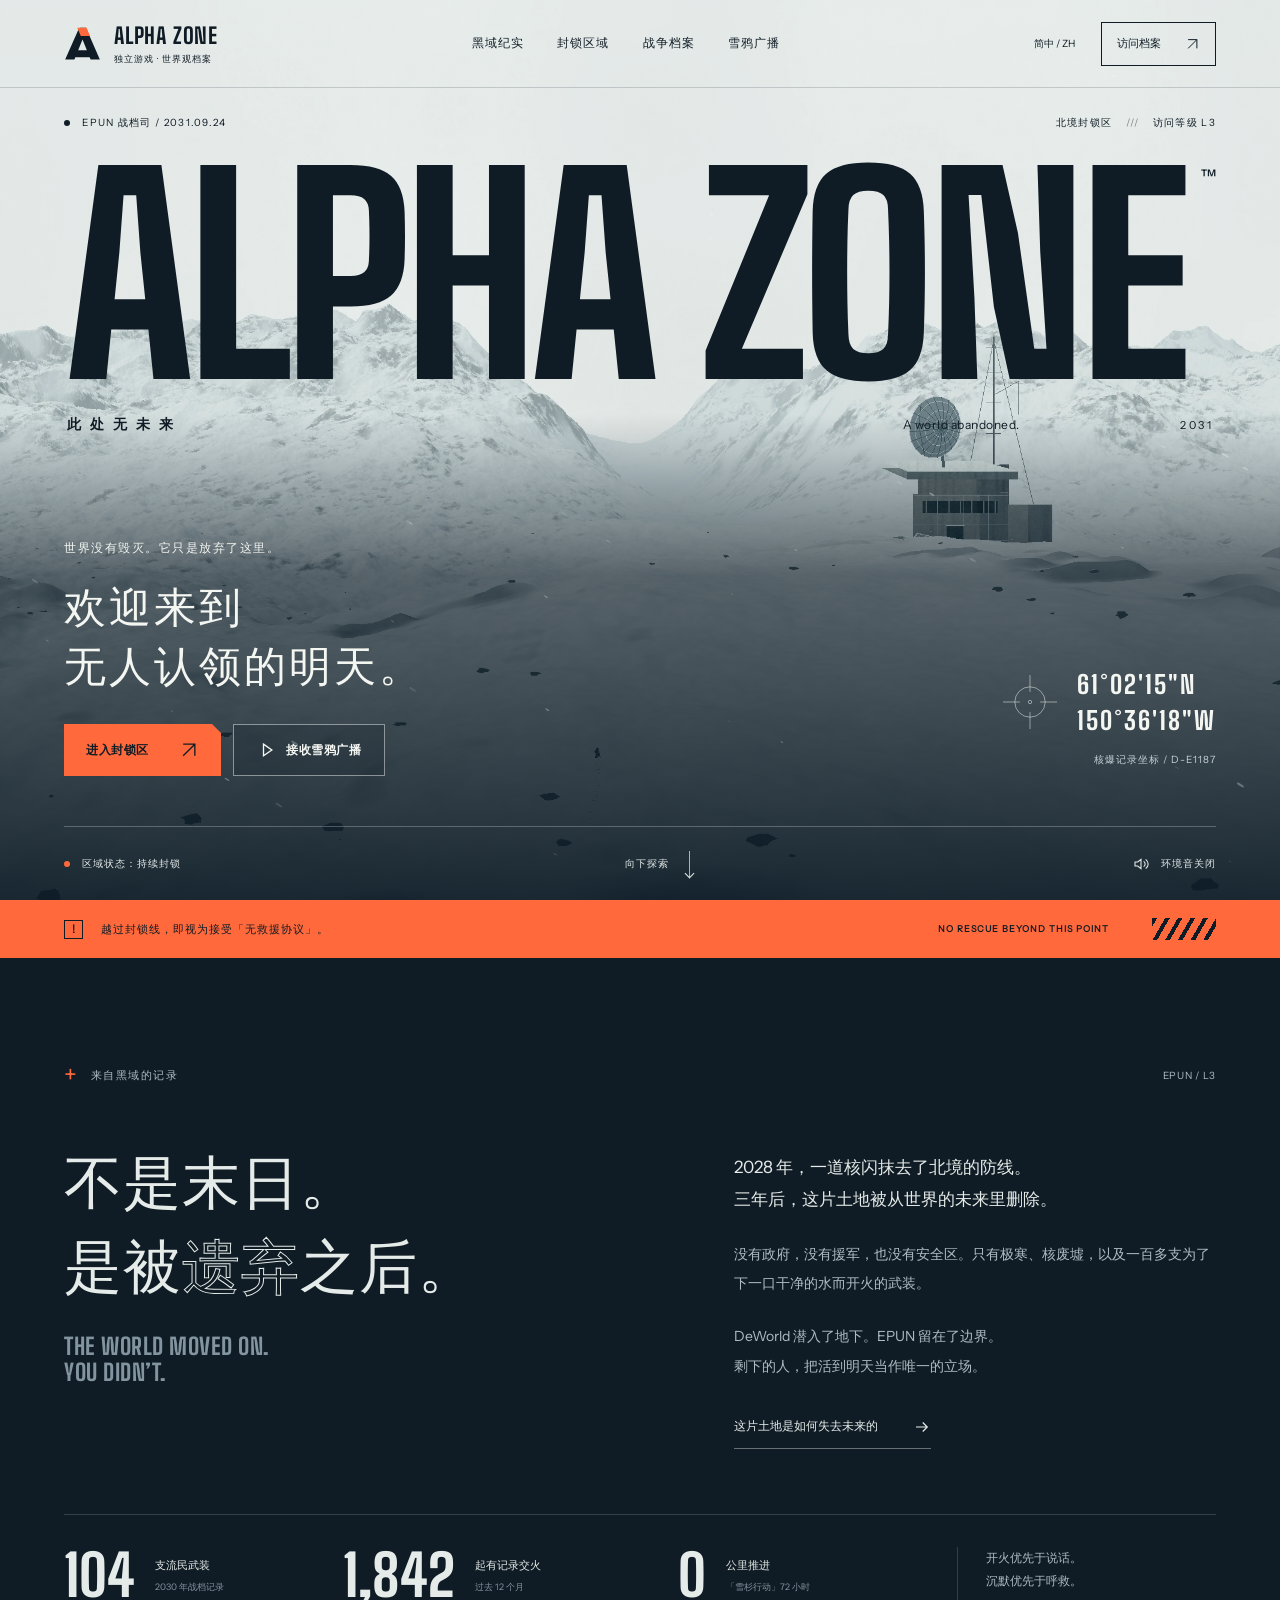
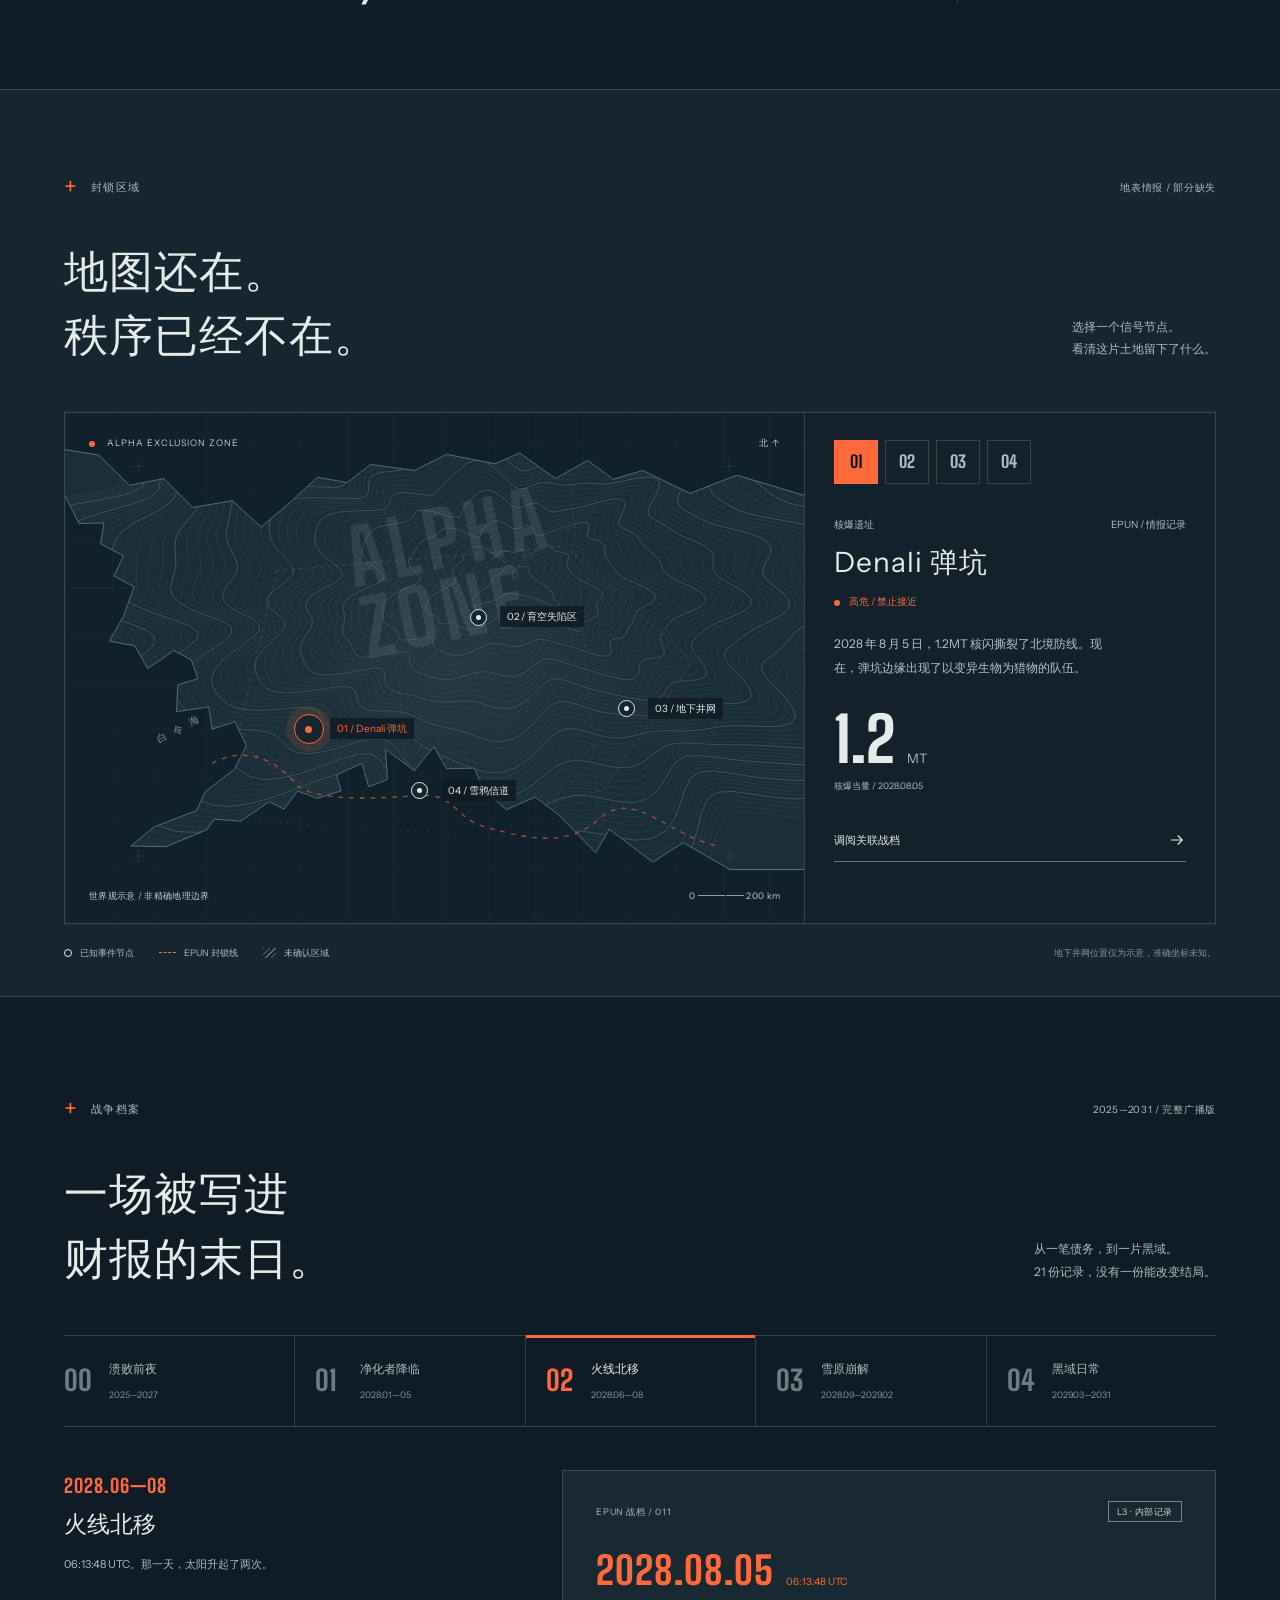
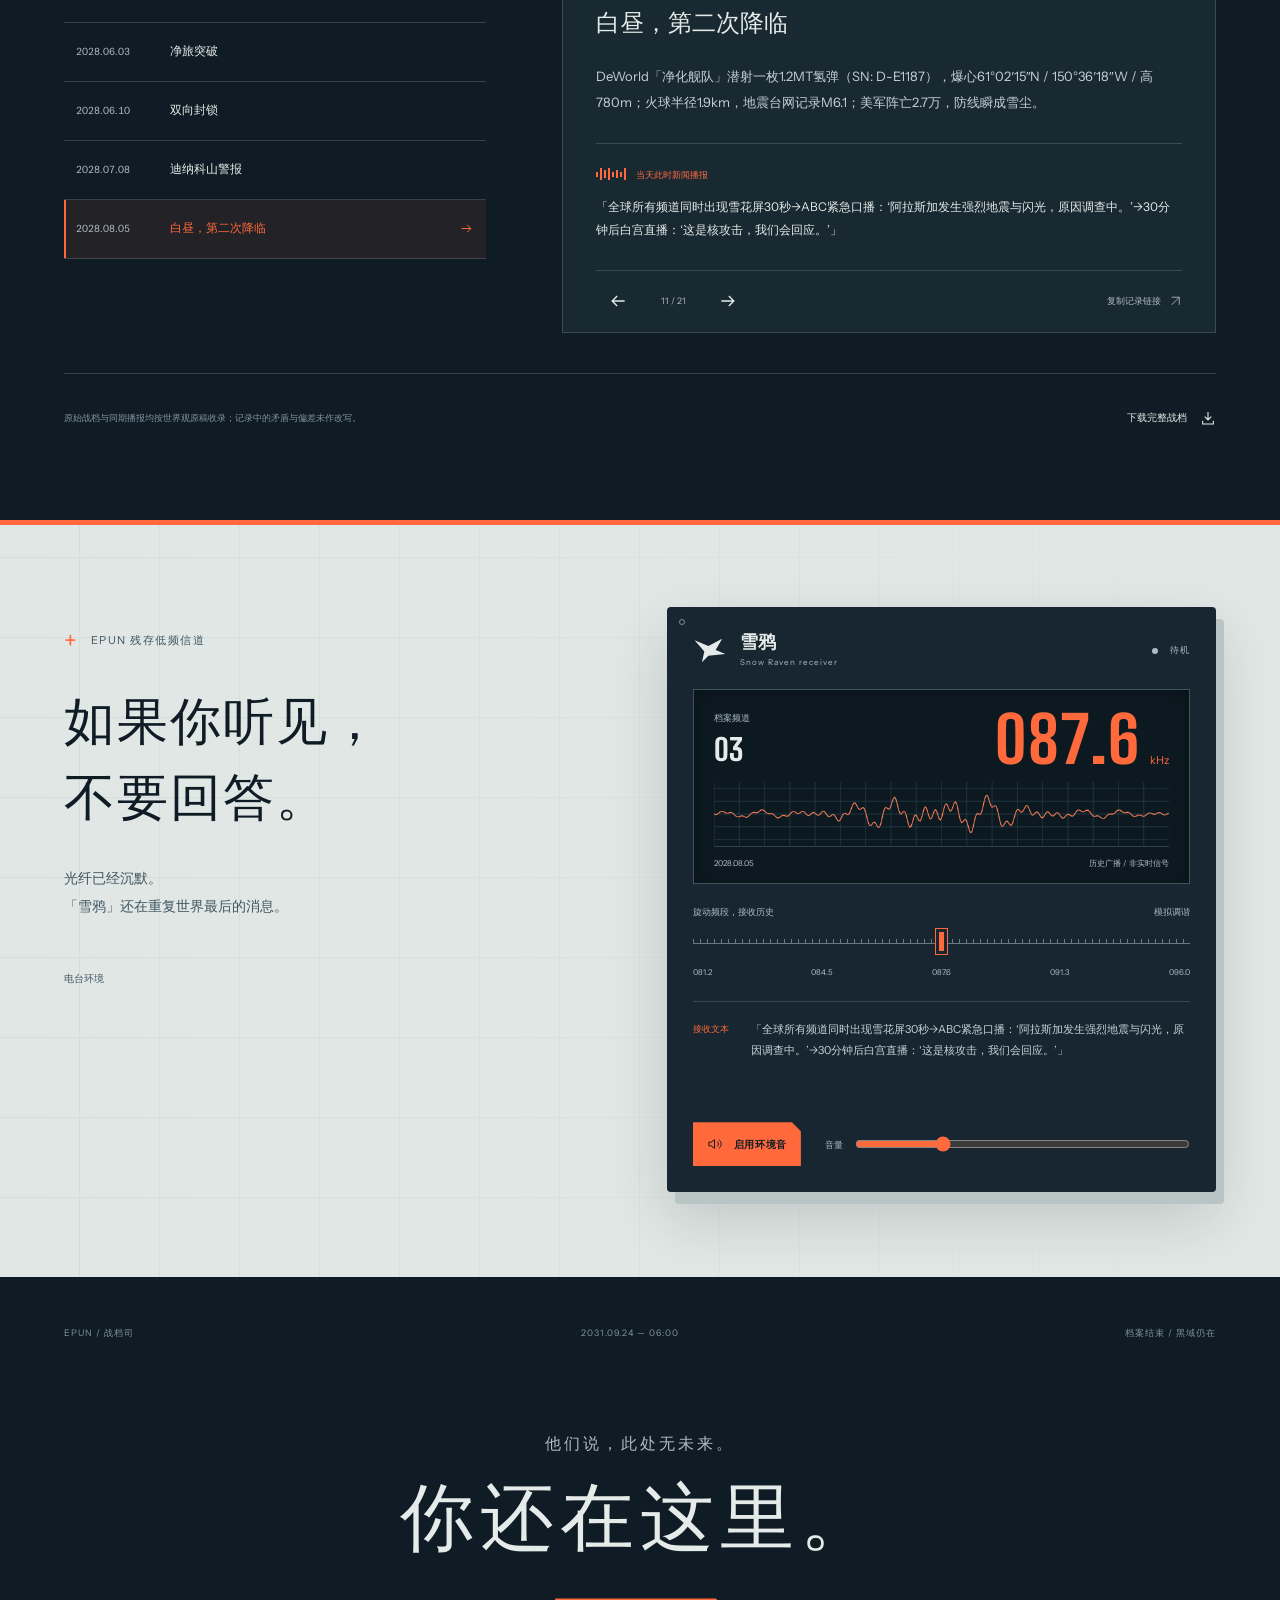
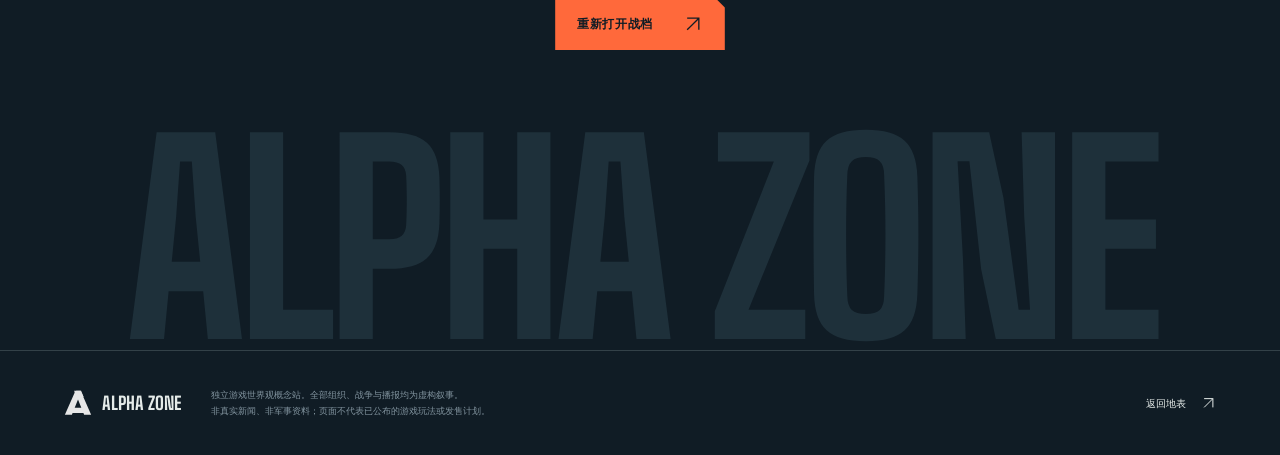
==== commit cf25fd53: "Revise radio section and disclaimer text Updated radio section content and adjusted disclaimer." ====
--- a/index.html
+++ b/index.html
@@ -66,7 +66,7 @@
       <div class="archive-footnote"><span>原始战档与同期播报均按世界观原稿收录；记录中的矛盾与偏差未作改写。</span><button id="download-archive">下载完整战档 <svg><use href="#i-download"/></svg></button></div>
     </section>
 
-    <section class="radio" id="radio" aria-labelledby="radio-title"><div class="section-wrap radio-inner"><div class="radio-copy"><div class="section-kicker"><span class="kicker-symbol">+</span> EPUN 残存低频信道</div><h2 id="radio-title">如果你听见，<br>不要回答。</h2><p>光纤已经沉默。<br>「雪鸦」还在重复世界最后的消息。</p><span class="radio-disclaimer">广播文字为虚构战档。声音为本地合成的电台环境音，非语音播报。</span></div>
+    <section class="radio" id="radio" aria-labelledby="radio-title"><div class="section-wrap radio-inner"><div class="radio-copy"><div class="section-kicker"><span class="kicker-symbol">+</span> EPUN 残存低频信道</div><h2 id="radio-title">如果你听见，<br>不要回答。</h2><p>光纤已经沉默。<br>「雪鸦」还在重复世界最后的消息。</p><span class="radio-disclaimer">电台环境</span></div>
         <div class="receiver"><div class="receiver-head"><div class="raven-brand"><svg viewBox="0 0 42 32" aria-hidden="true"><path d="m2 4 17 7L36 2l-8 14 12 5-21 2-8 8 3-13Z" fill="currentColor"/></svg><span>雪鸦<small>Snow Raven receiver</small></span></div><span class="receiver-status" id="receiver-status"><i class="status-dot"></i> 待机</span></div><div class="receiver-screen"><div class="frequency-row"><span>档案频道 <b id="channel-label">03</b></span><span class="frequency"><strong id="frequency-value">087.6</strong><small>kHz</small></span></div><canvas id="waveform" width="720" height="100" aria-hidden="true"></canvas><div class="screen-bottom"><span id="radio-record-date">2028.08.05</span><span>历史广播 / 非实时信号</span></div></div><label class="tuner-label" for="radio-tuner"><span>旋动频段，接收历史</span><span>模拟调谐</span></label><input id="radio-tuner" type="range" min="0" max="4" step="1" value="2" aria-valuetext="频道3：核闪"><div class="tuner-ticks" aria-hidden="true"><span>081.2</span><span>084.5</span><span>087.6</span><span>091.3</span><span>096.0</span></div><div class="radio-transcript" aria-live="polite"><span>接收文本</span><p id="radio-transcript"></p></div><div class="receiver-controls"><button class="button button-orange" data-sound aria-pressed="false"><svg><use href="#i-sound"/></svg><span>启用环境音</span></button><label class="volume-control" for="volume">音量<input id="volume" type="range" min="0" max="100" value="25"></label></div></div>
       </div></section>
 
